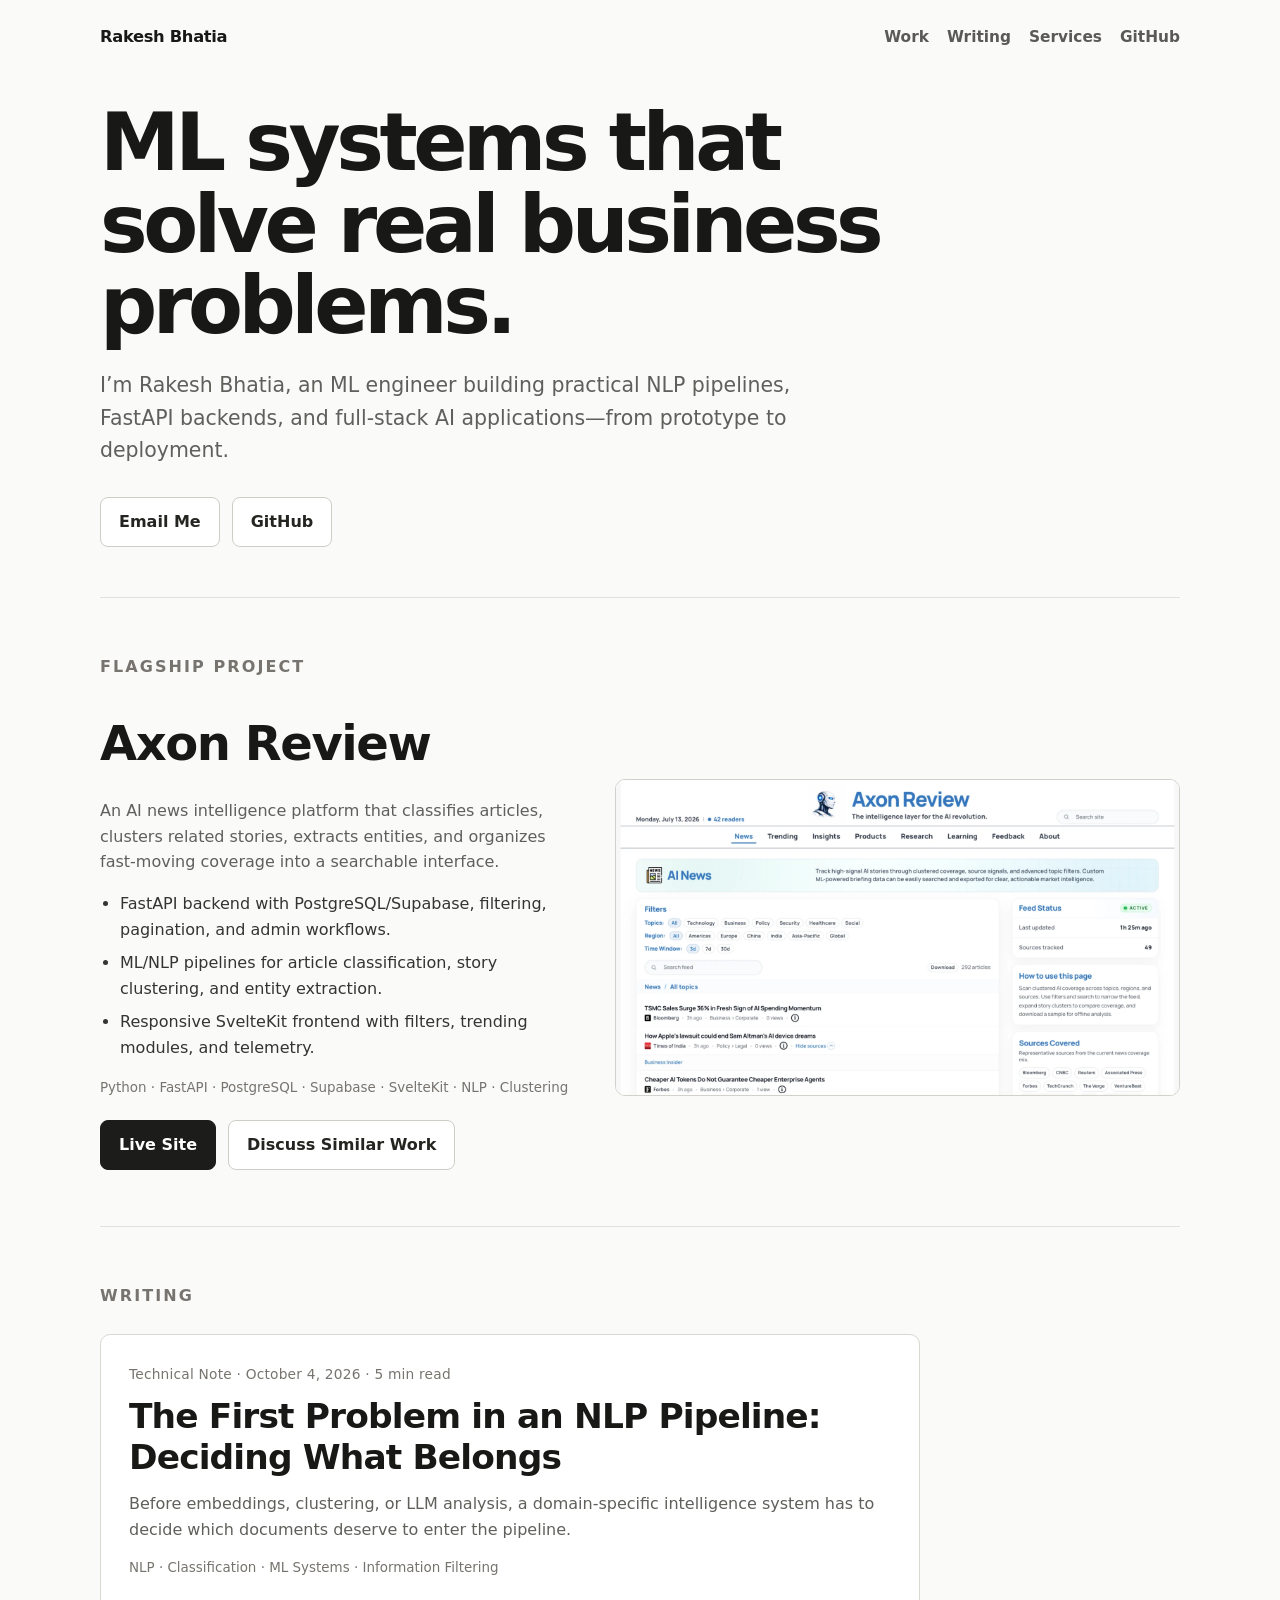
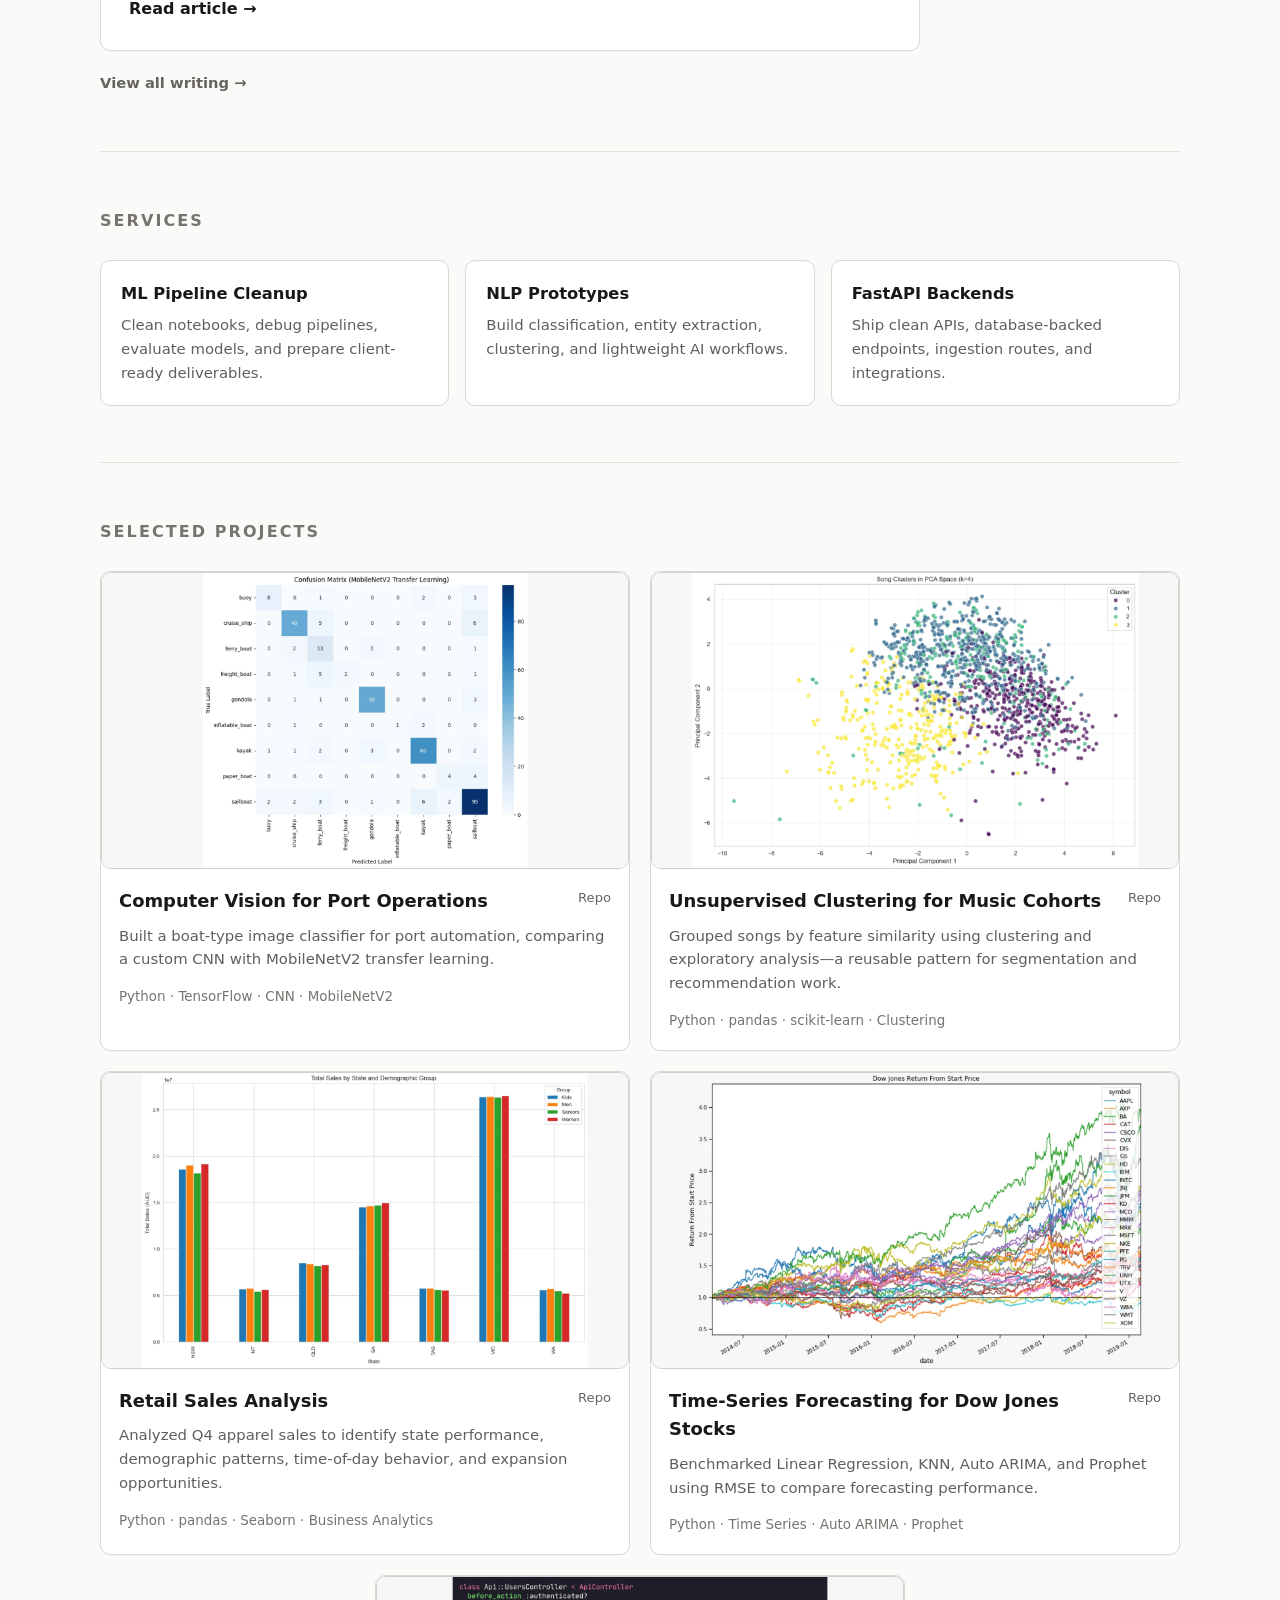
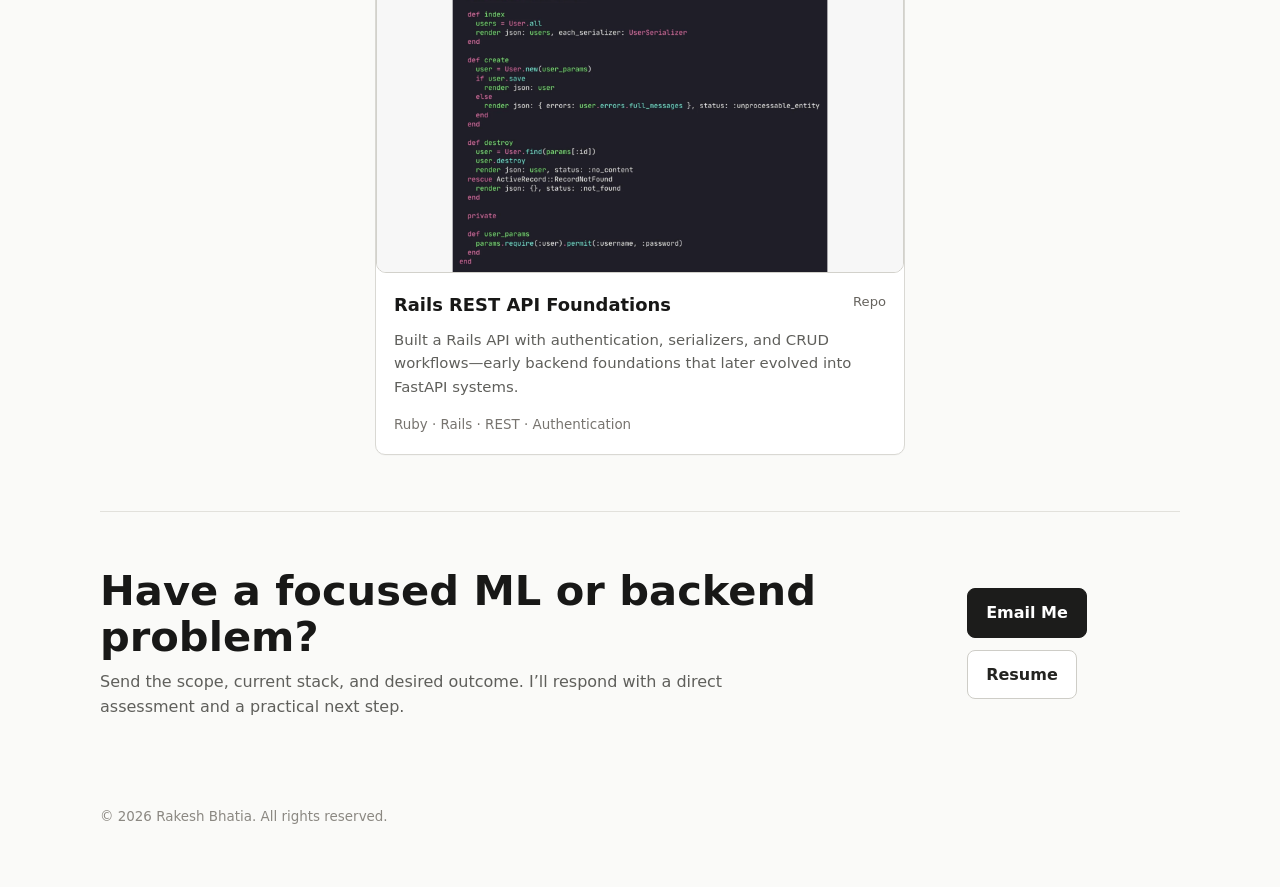
==== index.html @ 25cc37d8 "feat: add technical writing section and light editorial theme" ====
<!doctype html>
<html lang="en">
  <head>
    <meta charset="UTF-8" />
    <meta name="viewport" content="width=device-width, initial-scale=1" />

    <title>Rakesh Bhatia — ML Engineer</title>

    <meta
      name="description"
      content="ML engineer building practical NLP pipelines, FastAPI backends, and production AI applications."
    />
    <meta name="theme-color" content="#fafaf8" />

    <style>
      :root {
        --page-bg: #171717;
        --panel-bg: #222222;
        --panel-bg-hover: #262626;
        --primary-text: #f5f5f4;
        --secondary-text: #b8b8b3;
        --muted-text: #a8a29e;
        --faint-text: #8f8f89;
        --border: #3f3f46;
        --button-border: #44403c;
        --light-button: #e7e5e4;
        --light-button-text: #1c1917;
        --image-bg: #f5f5f4;
        --radius: 10px;
      }

      *,
      *::before,
      *::after {
        box-sizing: border-box;
      }

      html {
        scroll-behavior: smooth;
      }

      body {
        margin: 0;
        background: var(--page-bg);
        color: var(--primary-text);
        font-family:
          Inter,
          ui-sans-serif,
          system-ui,
          -apple-system,
          BlinkMacSystemFont,
          "Segoe UI",
          sans-serif;
        line-height: 1.6;
      }

      body.modal-open {
        overflow: hidden;
      }

      a {
        color: inherit;
      }

      img {
        max-width: 100%;
      }

      button,
      a {
        -webkit-tap-highlight-color: transparent;
      }

      .container {
        width: min(1080px, calc(100% - 40px));
        margin-inline: auto;
      }

      /* Primary navigation */
      .site-nav {
        display: flex;
        align-items: center;
        justify-content: space-between;
        gap: 24px;
        padding-top: 24px;
      }

      .site-nav-brand {
        color: var(--primary-text);
        font-size: 1.02rem;
        font-weight: 800;
        letter-spacing: -0.02em;
        text-decoration: none;
      }

      .site-nav-links {
        display: flex;
        flex-wrap: wrap;
        gap: 18px;
        align-items: center;
      }

      .site-nav-links a {
        color: var(--secondary-text);
        font-size: 0.96rem;
        font-weight: 650;
        text-decoration: none;
      }

      .site-nav a:hover {
        color: var(--primary-text);
      }

      .site-nav a:focus-visible {
        outline: 3px solid #d6d3d1;
        outline-offset: 3px;
        border-radius: 3px;
      }

      /* Hero */
      header {
        max-width: 900px;
        padding: 52px 0 50px;
      }

      h1 {
        margin: 0 0 22px;
        font-size: clamp(2.7rem, 7vw, 5rem);
        line-height: 1.02;
        letter-spacing: -0.055em;
      }

      .lead {
        max-width: 760px;
        margin: 0 0 30px;
        color: var(--secondary-text);
        font-size: clamp(1.08rem, 2vw, 1.28rem);
      }

      /* Shared controls */
      .actions {
        display: flex;
        flex-wrap: wrap;
        gap: 12px;
      }

      .button {
        display: inline-flex;
        align-items: center;
        justify-content: center;
        min-height: 44px;
        padding: 11px 18px;
        border: 1px solid var(--button-border);
        border-radius: 8px;
        background: #242424;
        color: var(--primary-text);
        font: inherit;
        font-weight: 700;
        text-decoration: none;
        cursor: pointer;
        transition:
          transform 150ms ease,
          background-color 150ms ease,
          border-color 150ms ease;
      }

      .button:hover {
        transform: translateY(-1px);
        background: #2b2b2b;
        border-color: #57534e;
      }

      .button.primary {
        border-color: var(--light-button);
        background: var(--light-button);
        color: var(--light-button-text);
      }

      .button.primary:hover {
        background: #f5f5f4;
        border-color: #f5f5f4;
      }

      .button:focus-visible,
      .image-button:focus-visible,
      .modal-close:focus-visible {
        outline: 3px solid #d6d3d1;
        outline-offset: 3px;
      }

      /* Sections */
      main section {
        padding: 56px 0;
        border-top: 1px solid #353535;
      }

      .section-title {
        margin: 0 0 26px;
        color: var(--muted-text);
        font-size: 1rem;
        letter-spacing: 0.13em;
        text-transform: uppercase;
      }

      /* Flagship */
      .featured {
        display: grid;
        grid-template-columns: minmax(0, 0.92fr) minmax(0, 1.08fr);
        gap: 34px;
        align-items: center;
      }

      .featured h2 {
        margin: 0 0 12px;
        font-size: clamp(2rem, 4vw, 3rem);
        letter-spacing: -0.03em;
      }

      .featured p,
      .project-card p,
      .service p,
      .contact p {
        color: var(--secondary-text);
      }

      .proofs {
        padding-left: 20px;
        color: #d6d3d1;
      }

      .proofs li + li {
        margin-top: 8px;
      }

      .stack {
        margin-top: 14px;
        color: var(--muted-text);
        font-size: 0.84rem;
      }

      .featured-actions {
        margin-top: 22px;
      }

      /* Clickable images */
      .image-button {
        display: block;
        width: 100%;
        padding: 0;
        border: 0;
        border-radius: var(--radius);
        background: transparent;
        cursor: zoom-in;
      }

      .image-frame {
        position: relative;
        display: block;
        overflow: hidden;
        border: 1px solid var(--button-border);
        border-radius: var(--radius);
        background: var(--image-bg);
      }

      .image-frame::after {
        position: absolute;
        right: 12px;
        bottom: 12px;
        padding: 6px 9px;
        border: 1px solid rgba(255, 255, 255, 0.24);
        border-radius: 6px;
        background: rgba(23, 23, 23, 0.78);
        color: #fafaf9;
        font-size: 0.72rem;
        font-weight: 700;
        content: "Expand";
        opacity: 0;
        transform: translateY(3px);
        transition:
          opacity 150ms ease,
          transform 150ms ease;
        pointer-events: none;
      }

      .image-button:hover .image-frame::after,
      .image-button:focus-visible .image-frame::after {
        opacity: 1;
        transform: translateY(0);
      }

      .featured-visual .image-frame {
        aspect-ratio: 16 / 9;
      }

      .shot {
        display: block;
        width: 100%;
        height: 100%;
        object-fit: cover;
        object-position: top center;
        background: #ffffff;
        transition: transform 180ms ease;
      }

      .image-button:hover .shot,
      .image-button:focus-visible .shot {
        transform: scale(1.012);
      }

      /* Writing */
      .writing-feature {
        max-width: 820px;
        padding: 28px;
        border: 1px solid var(--border);
        border-radius: var(--radius);
        background: var(--panel-bg);
      }

      .writing-meta {
        margin-bottom: 11px;
        color: #bcb8b4;
        font-size: 0.86rem;
        letter-spacing: 0.015em;
      }

      .writing-feature h2 {
        margin: 0;
        font-size: clamp(1.55rem, 3vw, 2.15rem);
        line-height: 1.18;
        letter-spacing: -0.025em;
      }

      .writing-feature h2 a {
        text-decoration: none;
      }

      .writing-feature h2 a:hover {
        text-decoration: underline;
        text-decoration-thickness: 1px;
        text-underline-offset: 5px;
      }

      .writing-feature p {
        max-width: 760px;
        margin: 14px 0 0;
        color: var(--secondary-text);
      }

      .writing-link,
      .writing-index-link {
        display: inline-block;
        margin-top: 18px;
        color: var(--primary-text);
        font-weight: 750;
        text-decoration: none;
      }

      .writing-link:hover,
      .writing-index-link:hover {
        text-decoration: underline;
        text-underline-offset: 4px;
      }

      .writing-index-link {
        margin-top: 20px;
        color: var(--secondary-text);
        font-size: 0.92rem;
      }

      /* Services */
      .services {
        display: grid;
        grid-template-columns: repeat(3, minmax(0, 1fr));
        gap: 16px;
      }

      .service {
        padding: 20px;
        border: 1px solid var(--border);
        border-radius: var(--radius);
        background: var(--panel-bg);
      }

      .service h3 {
        margin: 0 0 7px;
        font-size: 1.02rem;
      }

      .service p {
        margin: 0;
        font-size: 0.93rem;
      }

      /* Project grid */
      .projects {
        display: grid;
        grid-template-columns: repeat(2, minmax(0, 1fr));
        gap: 20px;
      }

      .project-card {
        overflow: hidden;
        border: 1px solid var(--border);
        border-radius: var(--radius);
        background: var(--panel-bg);
      }

      .projects > .project-card:last-child:nth-child(odd) {
        grid-column: 1 / -1;
        width: calc(50% - 10px);
        justify-self: center;
      }

      .project-card .image-button {
        display: block;
      }

      .project-card .image-frame {
        aspect-ratio: 16 / 9;
        border: 1px solid var(--button-border);
        border-radius: var(--radius);
        background: #202020;
      }

      .project-card img {
        display: block;
        width: 100%;
        height: 100%;
        object-fit: cover;
        object-position: center;
        background: #202020;
        transition: transform 180ms ease;
      }

      .project-copy {
        padding: 18px;
      }

      .project-heading {
        display: flex;
        align-items: flex-start;
        justify-content: space-between;
        gap: 16px;
      }

      .project-heading h3 {
        margin: 0;
        font-size: 1.12rem;
      }

      .project-heading a {
        flex: 0 0 auto;
        color: var(--secondary-text);
        font-size: 0.82rem;
        text-decoration: none;
      }

      .project-heading a:hover {
        color: var(--primary-text);
        text-decoration: underline;
        text-underline-offset: 3px;
      }

      .project-card p {
        margin: 9px 0 0;
        font-size: 0.93rem;
      }

      /* Contact */
      .contact {
        display: flex;
        align-items: center;
        justify-content: space-between;
        gap: 30px;
      }

      .contact h2 {
        margin: 0 0 8px;
        font-size: clamp(1.7rem, 4vw, 2.6rem);
        line-height: 1.12;
      }

      .contact p {
        max-width: 650px;
        margin: 0;
      }

      /* Footer */
      footer {
        padding: 30px 0 60px;
        color: var(--faint-text);
        font-size: 0.84rem;
      }

      /* Image lightbox */
      .image-modal {
        position: fixed;
        inset: 0;
        display: none;
        place-items: center;
        width: 100vw;
        max-width: none;
        height: 100vh;
        max-height: none;
        margin: 0;
        padding: 32px;
        border: 0;
        background: transparent;
        color: var(--primary-text);
        overflow: hidden;
      }

      .image-modal[open] {
        display: grid;
      }

      .image-modal::backdrop {
        background: rgba(0, 0, 0, 0.9);
        backdrop-filter: blur(5px);
      }

      .modal-shell {
        position: relative;
        display: grid;
        place-items: center;
        width: min(92vw, 1400px);
        max-width: 100%;
        max-height: calc(100vh - 64px);
      }

      .modal-image {
        display: block;
        width: auto;
        max-width: 100%;
        height: auto;
        max-height: calc(100vh - 125px);
        border: 1px solid #57534e;
        border-radius: 10px;
        background: #ffffff;
        object-fit: contain;
        box-shadow: 0 24px 80px rgba(0, 0, 0, 0.55);
      }

      .modal-caption {
        max-width: min(88vw, 900px);
        margin: 12px 50px 0;
        color: #d6d3d1;
        text-align: center;
        font-size: 0.9rem;
      }

      .modal-close {
        position: absolute;
        top: 10px;
        right: 10px;
        z-index: 2;
        display: grid;
        place-items: center;
        width: 42px;
        height: 42px;
        border: 1px solid #57534e;
        border-radius: 999px;
        background: rgba(36, 36, 36, 0.94);
        color: #ffffff;
        font: inherit;
        font-size: 1.45rem;
        line-height: 1;
        cursor: pointer;
      }

      .modal-close:hover {
        background: #333333;
      }

      @media (max-width: 980px) {
        .featured {
          grid-template-columns: 1fr;
        }

        .featured-visual {
          max-width: 820px;
        }
      }

      @media (max-width: 780px) {
        .site-nav {
          align-items: flex-start;
          flex-direction: column;
          gap: 12px;
        }

        .site-nav-links {
          gap: 14px;
        }

        .services,
        .projects {
          grid-template-columns: 1fr;
        }

        .projects > .project-card:last-child:nth-child(odd) {
          grid-column: auto;
          width: 100%;
        }

        .contact {
          display: block;
        }

        .contact .actions {
          margin-top: 22px;
        }

        header {
          padding-top: 64px;
        }

        .image-modal {
          padding: 18px;
        }

        .modal-shell {
          width: 100%;
          max-height: calc(100vh - 36px);
        }

        .modal-image {
          max-height: calc(100vh - 96px);
        }

        .modal-close {
          top: 8px;
          right: 8px;
        }
      }

      @media (prefers-reduced-motion: reduce) {
        html {
          scroll-behavior: auto;
        }

        *,
        *::before,
        *::after {
          scroll-behavior: auto !important;
          transition: none !important;
        }
      }
      /* LIGHT EDITORIAL THEME START */
      :root {
        --page-bg: #fafaf8;
        --panel-bg: #ffffff;
        --panel-bg-hover: #f4f4f1;
        --primary-text: #181817;
        --secondary-text: #5f5f5b;
        --muted-text: #77746f;
        --faint-text: #8b8882;
        --border: #d9d8d3;
        --button-border: #cecdc7;
        --light-button: #1c1c1b;
        --light-button-text: #ffffff;
        --image-bg: #ffffff;
      }

      body {
        background: var(--page-bg);
        color: var(--primary-text);
      }

      .site-nav-links a {
        color: #5b5955;
      }

      .site-nav a:hover {
        color: #111110;
      }

      .button {
        border-color: var(--button-border);
        background: #ffffff;
        color: #242421;
      }

      .button:hover {
        background: #f1f1ee;
        border-color: #aaa8a1;
      }

      .button.primary {
        border-color: #1c1c1b;
        background: #1c1c1b;
        color: #ffffff;
      }

      .button.primary:hover {
        border-color: #000000;
        background: #000000;
      }

      .button:focus-visible,
      .image-button:focus-visible,
      .modal-close:focus-visible,
      .site-nav a:focus-visible {
        outline-color: #52514d;
      }

      main section {
        border-top-color: #e2e1dc;
      }

      .section-title {
        color: #77746f;
      }

      .featured p,
      .project-card p,
      .service p,
      .contact p {
        color: #5f5f5b;
      }

      .proofs {
        color: #343431;
      }

      .stack {
        color: #77746f;
      }

      .writing-feature,
      .service,
      .project-card {
        border-color: #d9d8d3;
        background: #ffffff;
        box-shadow: 0 1px 0 rgba(24, 24, 23, 0.02);
      }

      .writing-meta {
        color: #77746f;
      }

      .writing-feature p {
        color: #5f5f5b;
      }

      .writing-index-link {
        color: #67645f;
      }

      .image-frame,
      .project-card .image-frame {
        border-color: #d2d1cb;
        background: #ffffff;
      }

      .project-card img,
      .shot {
        background: #ffffff;
      }

      .project-heading a {
        color: #66635e;
      }

      .project-heading a:hover {
        color: #181817;
      }

      footer {
        color: #8b8882;
      }
      /* LIGHT EDITORIAL THEME END */
    </style>
  </head>

  <body>
    <div class="container">
      <nav class="site-nav" aria-label="Primary">
        <a class="site-nav-brand" href="/">Rakesh Bhatia</a>

        <div class="site-nav-links">
          <a href="#featured">Work</a>
          <a href="#writing">Writing</a>
          <a href="#services">Services</a>
          <a
            href="https://github.com/rakeshbhatia"
            target="_blank"
            rel="noopener noreferrer"
          >
            GitHub
          </a>
        </div>
      </nav>

      <header>
        <h1>ML systems that solve real business problems.</h1>

        <p class="lead">
          I’m Rakesh Bhatia, an ML engineer building practical NLP pipelines,
          FastAPI backends, and full-stack AI applications—from prototype to
          deployment.
        </p>

        <div class="actions">
          <a
            class="button"
            href="mailto:rakeshbhatia22@proton.me?subject=ML%20or%20Backend%20Project"
          >
            Email Me
          </a>

          <a
            class="button"
            href="https://github.com/rakeshbhatia"
            target="_blank"
            rel="noopener noreferrer"
          >
            GitHub
          </a>
        </div>
      </header>

      <main>
        <section id="featured">
          <h2 class="section-title">Flagship Project</h2>

          <article class="featured">
            <div>
              <h2>Axon Review</h2>

              <p>
                An AI news intelligence platform that classifies articles,
                clusters related stories, extracts entities, and organizes
                fast-moving coverage into a searchable interface.
              </p>

              <ul class="proofs">
                <li>
                  FastAPI backend with PostgreSQL/Supabase, filtering,
                  pagination, and admin workflows.
                </li>
                <li>
                  ML/NLP pipelines for article classification, story
                  clustering, and entity extraction.
                </li>
                <li>
                  Responsive SvelteKit frontend with filters, trending modules,
                  and telemetry.
                </li>
              </ul>

              <div class="stack">
                Python · FastAPI · PostgreSQL · Supabase · SvelteKit · NLP ·
                Clustering
              </div>

              <div class="actions featured-actions">
                <a
                  class="button primary"
                  href="https://axonreview.com"
                  target="_blank"
                  rel="noopener noreferrer"
                >
                  Live Site
                </a>

                <a
                  class="button"
                  href="mailto:axonreview@protonmail.com?subject=Project%20Similar%20to%20Axon%20Review"
                >
                  Discuss Similar Work
                </a>
              </div>
            </div>

            <div class="featured-visual">
              <button
                class="image-button"
                type="button"
                data-full-image="assets/axon-review-dashboard.webp"
                data-caption="Axon Review — deployed AI news intelligence platform"
                aria-label="Open a larger view of the Axon Review screenshot"
              >
                <span class="image-frame">
                  <img
                    class="shot"
                    src="assets/axon-review-dashboard.webp"
                    alt="Axon Review AI news intelligence dashboard"
                    width="1600"
                    height="900"
                    decoding="async"
                  />
                </span>
              </button>
            </div>
          </article>
        </section>

        <section id="writing">
          <h2 class="section-title">Writing</h2>

          <article class="writing-feature">
            <div class="writing-meta">
              Technical Note · October 4, 2026 · 5 min read
            </div>

            <h2>
              <a href="writing/deciding-what-belongs/">
                The First Problem in an NLP Pipeline: Deciding What Belongs
              </a>
            </h2>

            <p>
              Before embeddings, clustering, or LLM analysis, a
              domain-specific intelligence system has to decide which documents
              deserve to enter the pipeline.
            </p>

            <div class="stack">
              NLP · Classification · ML Systems · Information Filtering
            </div>

            <a class="writing-link" href="writing/deciding-what-belongs/">
              Read article →
            </a>
          </article>

          <a class="writing-index-link" href="writing/">
            View all writing →
          </a>
        </section>

        <section id="services">
          <h2 class="section-title">Services</h2>

          <div class="services">
            <article class="service">
              <h3>ML Pipeline Cleanup</h3>
              <p>
                Clean notebooks, debug pipelines, evaluate models, and prepare
                client-ready deliverables.
              </p>
            </article>

            <article class="service">
              <h3>NLP Prototypes</h3>
              <p>
                Build classification, entity extraction, clustering, and
                lightweight AI workflows.
              </p>
            </article>

            <article class="service">
              <h3>FastAPI Backends</h3>
              <p>
                Ship clean APIs, database-backed endpoints, ingestion routes,
                and integrations.
              </p>
            </article>
          </div>
        </section>

        <section>
          <h2 class="section-title">Selected Projects</h2>

          <div class="projects">
            <article class="project-card">
              <button
                class="image-button"
                type="button"
                data-full-image="assets/port-operations-confusion-matrix.webp"
                data-caption="MobileNetV2 confusion matrix for multiclass boat classification"
                aria-label="Open a larger view of the port operations confusion matrix"
              >
                <span class="image-frame">
                  <img
                    src="assets/port-operations-confusion-matrix.webp"
                    alt="MobileNetV2 confusion matrix for boat classification"
                    width="1600"
                    height="900"
                    loading="lazy"
                    decoding="async"
                  />
                </span>
              </button>

              <div class="project-copy">
                <div class="project-heading">
                  <h3>Computer Vision for Port Operations</h3>

                  <a
                    href="https://github.com/rakeshbhatia/automating-port-operations"
                    target="_blank"
                    rel="noopener noreferrer"
                  >
                    Repo
                  </a>
                </div>

                <p>
                  Built a boat-type image classifier for port automation,
                  comparing a custom CNN with MobileNetV2 transfer learning.
                </p>

                <div class="stack">
                  Python · TensorFlow · CNN · MobileNetV2
                </div>
              </div>
            </article>

            <article class="project-card">
              <button
                class="image-button"
                type="button"
                data-full-image="assets/song-cohorts-clusters.webp"
                data-caption="PCA visualization of song cohorts generated through unsupervised clustering"
                aria-label="Open a larger view of the song clustering visualization"
              >
                <span class="image-frame">
                  <img
                    src="assets/song-cohorts-clusters.webp"
                    alt="PCA visualization of clustered song cohorts"
                    width="1600"
                    height="900"
                    loading="lazy"
                    decoding="async"
                  />
                </span>
              </button>

              <div class="project-copy">
                <div class="project-heading">
                  <h3>Unsupervised Clustering for Music Cohorts</h3>

                  <a
                    href="https://github.com/rakeshbhatia/creating-cohorts-of-songs"
                    target="_blank"
                    rel="noopener noreferrer"
                  >
                    Repo
                  </a>
                </div>

                <p>
                  Grouped songs by feature similarity using clustering and
                  exploratory analysis—a reusable pattern for segmentation and
                  recommendation work.
                </p>

                <div class="stack">
                  Python · pandas · scikit-learn · Clustering
                </div>
              </div>
            </article>

            <article class="project-card">
              <button
                class="image-button"
                type="button"
                data-full-image="assets/retail-sales-by-state-demographic.webp"
                data-caption="Retail sales totals by Australian state and demographic group"
                aria-label="Open a larger view of the retail sales analysis chart"
              >
                <span class="image-frame">
                  <img
                    src="assets/retail-sales-by-state-demographic.webp"
                    alt="Retail sales by state and demographic group"
                    width="1600"
                    height="900"
                    loading="lazy"
                    decoding="async"
                  />
                </span>
              </button>

              <div class="project-copy">
                <div class="project-heading">
                  <h3>Retail Sales Analysis</h3>

                  <a
                    href="https://github.com/rakeshbhatia/pgp-aiml-sales-analysis"
                    target="_blank"
                    rel="noopener noreferrer"
                  >
                    Repo
                  </a>
                </div>

                <p>
                  Analyzed Q4 apparel sales to identify state performance,
                  demographic patterns, time-of-day behavior, and expansion
                  opportunities.
                </p>

                <div class="stack">
                  Python · pandas · Seaborn · Business Analytics
                </div>
              </div>
            </article>

            <article class="project-card">
              <button
                class="image-button"
                type="button"
                data-full-image="assets/dow-jones-relative-returns.webp"
                data-caption="Relative returns of Dow Jones stocks normalized to their starting prices"
                aria-label="Open a larger view of the Dow Jones relative returns chart"
              >
                <span class="image-frame">
                  <img
                    src="assets/dow-jones-relative-returns.webp"
                    alt="Dow Jones stock returns normalized to their starting prices"
                    width="1600"
                    height="900"
                    loading="lazy"
                    decoding="async"
                  />
                </span>
              </button>

              <div class="project-copy">
                <div class="project-heading">
                  <h3>Time-Series Forecasting for Dow Jones Stocks</h3>

                  <a
                    href="https://github.com/rakeshbhatia/thinkful"
                    target="_blank"
                    rel="noopener noreferrer"
                  >
                    Repo
                  </a>
                </div>

                <p>
                  Benchmarked Linear Regression, KNN, Auto ARIMA, and Prophet
                  using RMSE to compare forecasting performance.
                </p>

                <div class="stack">
                  Python · Time Series · Auto ARIMA · Prophet
                </div>
              </div>
            </article>

            <article class="project-card">
              <button
                class="image-button"
                type="button"
                data-full-image="assets/rails-users-controller.webp"
                data-caption="Ruby on Rails authentication and session-management controller"
                aria-label="Open a larger view of the Rails authentication code"
              >
                <span class="image-frame">
                  <img
                    src="assets/rails-users-controller.webp"
                    alt="Ruby on Rails authentication controller code"
                    width="1600"
                    height="900"
                    loading="lazy"
                    decoding="async"
                  />
                </span>
              </button>

              <div class="project-copy">
                <div class="project-heading">
                  <h3>Rails REST API Foundations</h3>

                  <a
                    href="https://github.com/rakeshbhatia/open-todo-api"
                    target="_blank"
                    rel="noopener noreferrer"
                  >
                    Repo
                  </a>
                </div>

                <p>
                  Built a Rails API with authentication, serializers, and CRUD
                  workflows—early backend foundations that later evolved into
                  FastAPI systems.
                </p>

                <div class="stack">
                  Ruby · Rails · REST · Authentication
                </div>
              </div>
            </article>
          </div>
        </section>

        <section id="contact">
          <div class="contact">
            <div>
              <h2>Have a focused ML or backend problem?</h2>

              <p>
                Send the scope, current stack, and desired outcome. I’ll respond
                with a direct assessment and a practical next step.
              </p>
            </div>

            <div class="actions">
              <a
                class="button primary"
                href="mailto:rakeshbhatia22@proton.me"
              >
                Email Me
              </a>

              <a
                class="button"
                href="assets/rakesh-bhatia-resume.pdf"
                target="_blank"
                rel="noopener noreferrer"
              >
                Resume
              </a>
            </div>
          </div>
        </section>
      </main>

      <footer>© 2026 Rakesh Bhatia. All rights reserved.</footer>
    </div>

    <dialog class="image-modal" id="image-modal" aria-label="Expanded project image">
      <div class="modal-shell">
        <button
          class="modal-close"
          id="modal-close"
          type="button"
          aria-label="Close expanded image"
        >
          ×
        </button>

        <img class="modal-image" id="modal-image" src="" alt="" />

        <p class="modal-caption" id="modal-caption"></p>
      </div>
    </dialog>

    <script>
      const modal = document.getElementById("image-modal");
      const modalImage = document.getElementById("modal-image");
      const modalCaption = document.getElementById("modal-caption");
      const closeButton = document.getElementById("modal-close");
      const imageButtons = document.querySelectorAll(".image-button");

      let lastTrigger = null;

      function openImageModal(button) {
        const thumbnail = button.querySelector("img");
        const fullImage = button.dataset.fullImage || thumbnail.src;
        const caption = button.dataset.caption || thumbnail.alt;

        lastTrigger = button;
        modalImage.src = fullImage;
        modalImage.alt = thumbnail.alt;
        modalCaption.textContent = caption;

        modal.showModal();
        document.body.classList.add("modal-open");
        closeButton.focus();
      }

      function closeImageModal() {
        modal.close();
        document.body.classList.remove("modal-open");
        modalImage.src = "";

        if (lastTrigger) {
          lastTrigger.focus();
        }
      }

      imageButtons.forEach((button) => {
        button.addEventListener("click", () => openImageModal(button));
      });

      closeButton.addEventListener("click", closeImageModal);

      modal.addEventListener("click", (event) => {
        if (event.target === modal) {
          closeImageModal();
        }
      });

      modal.addEventListener("cancel", (event) => {
        event.preventDefault();
        closeImageModal();
      });
    </script>
  </body>
</html>
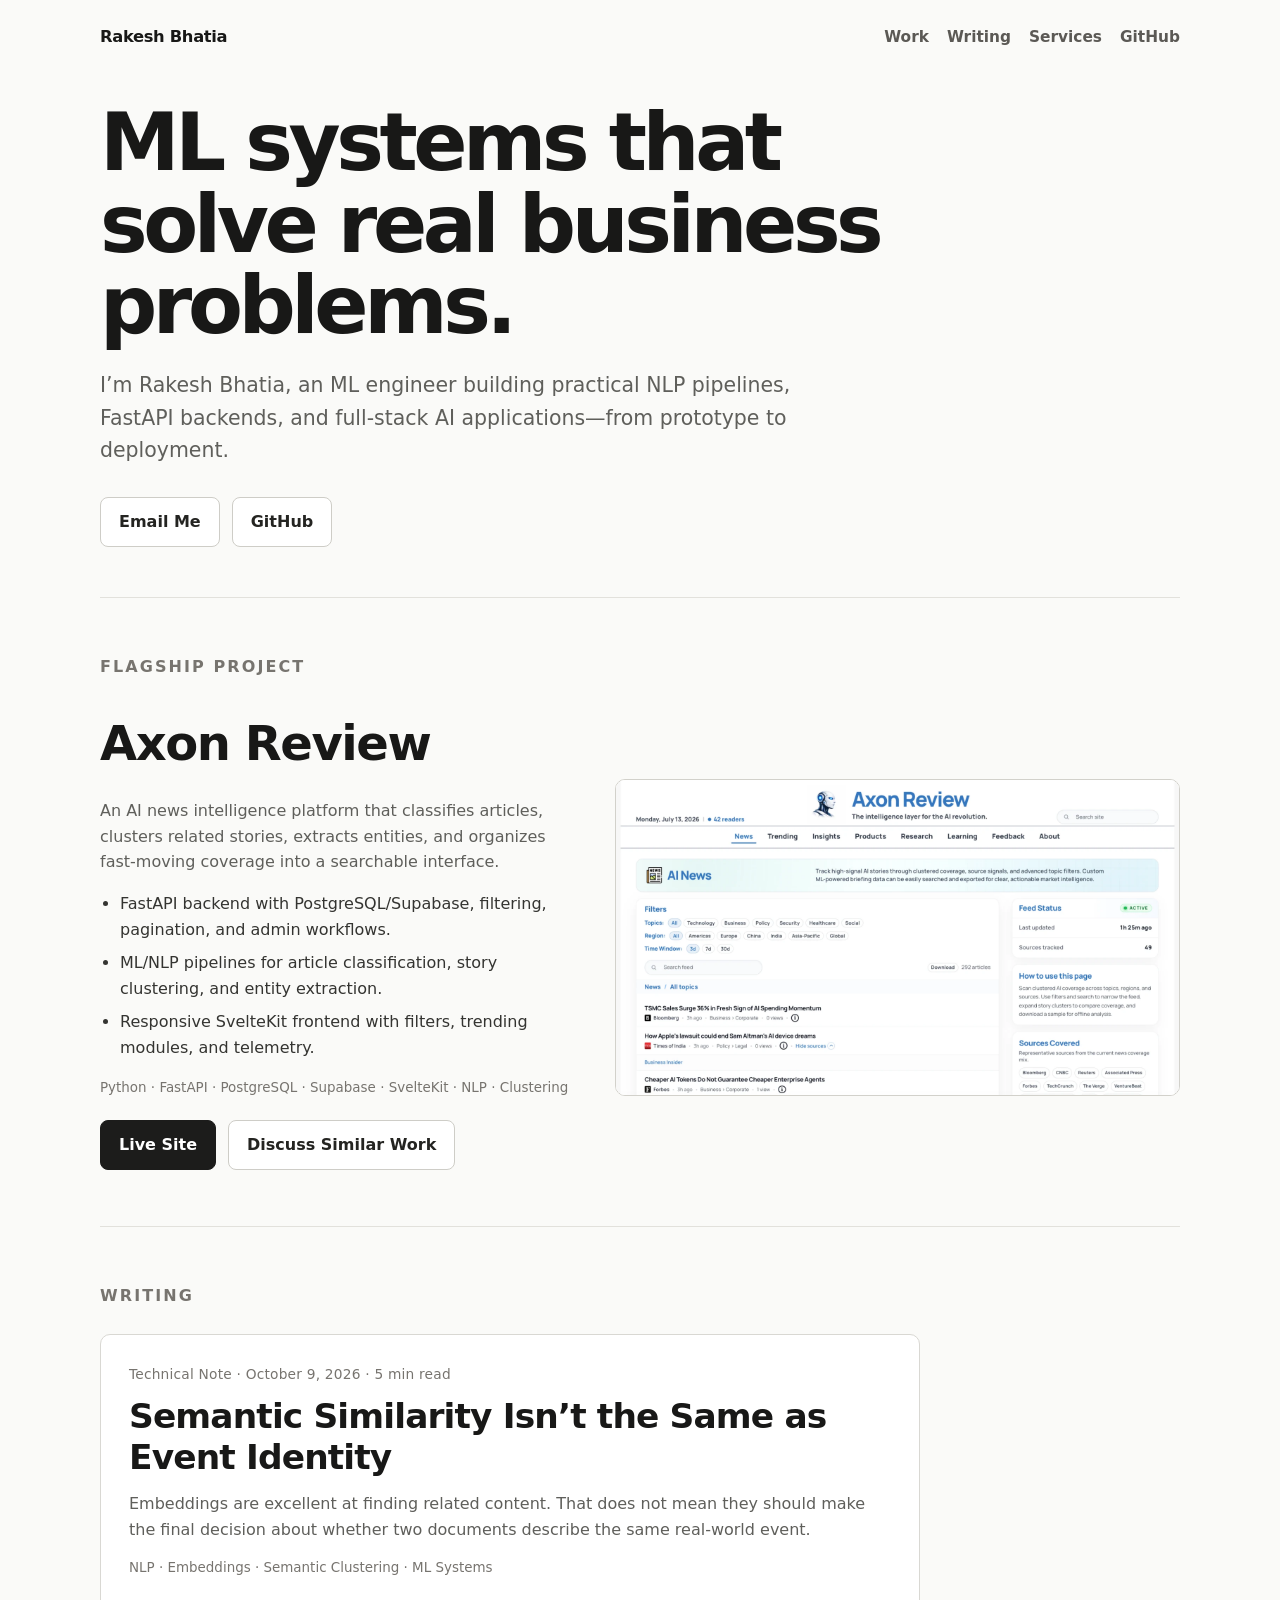
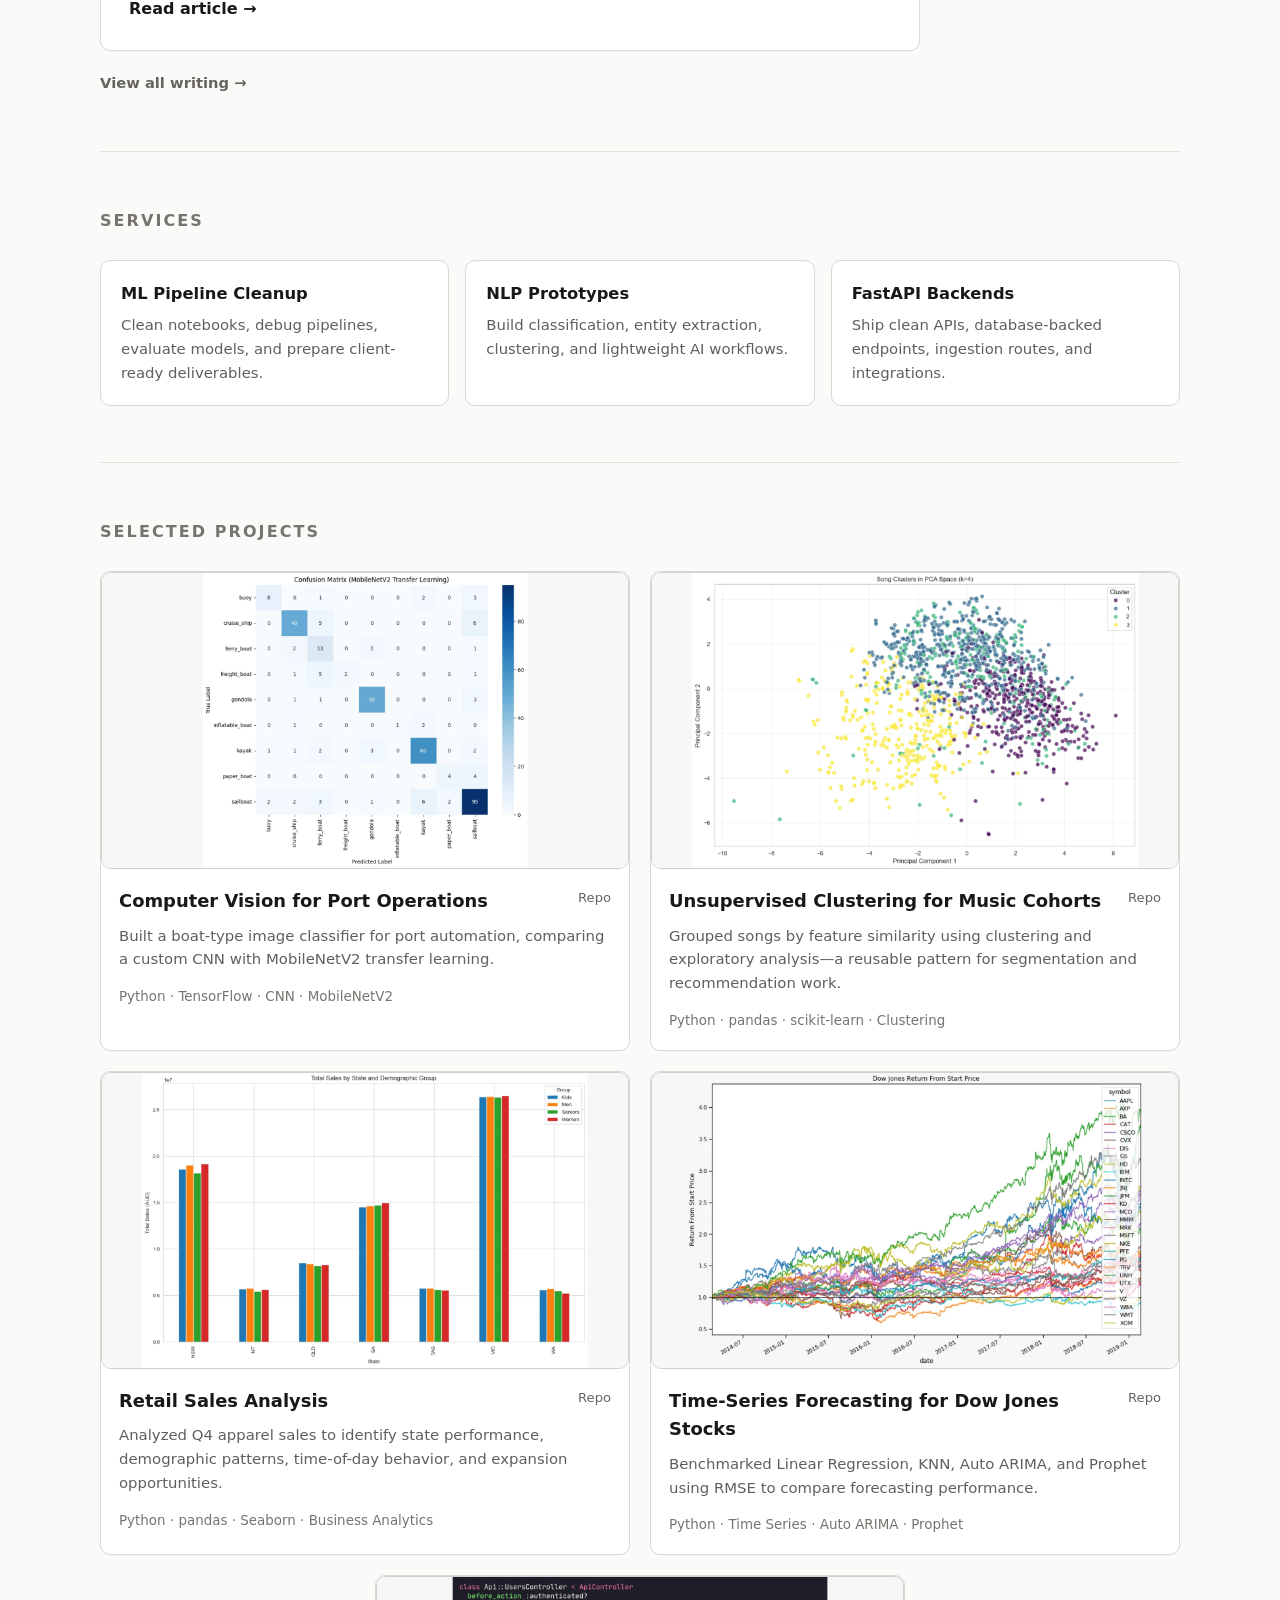
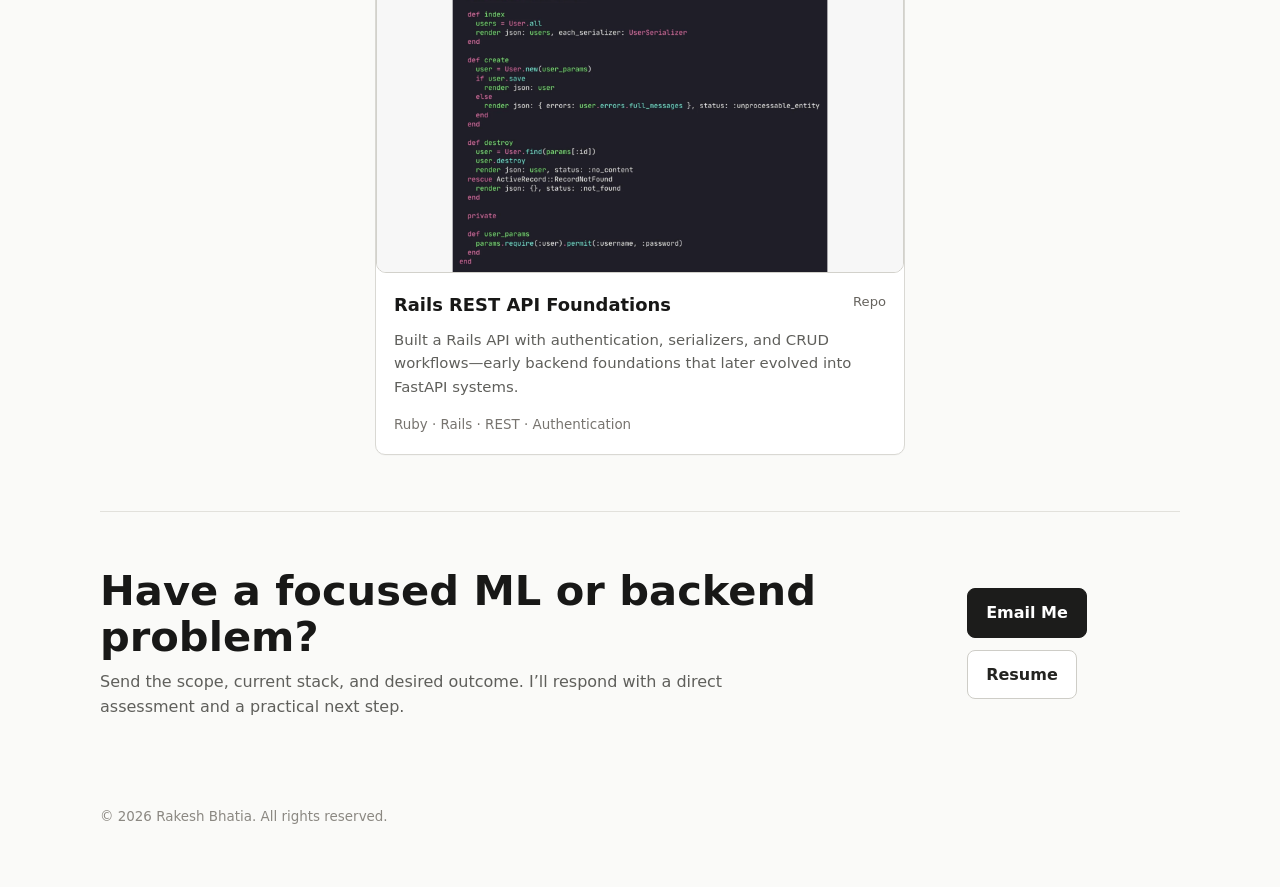
==== commit 7f8acf5a: "feat: publish semantic similarity article" ====
--- a/index.html
+++ b/index.html
@@ -901,26 +901,29 @@
 
           <article class="writing-feature">
             <div class="writing-meta">
-              Technical Note · October 4, 2026 · 5 min read
+              Technical Note · October 9, 2026 · 5 min read
             </div>
 
             <h2>
-              <a href="writing/deciding-what-belongs/">
-                The First Problem in an NLP Pipeline: Deciding What Belongs
+              <a href="writing/semantic-similarity-event-identity/">
+                Semantic Similarity Isn’t the Same as Event Identity
               </a>
             </h2>
 
             <p>
-              Before embeddings, clustering, or LLM analysis, a
-              domain-specific intelligence system has to decide which documents
-              deserve to enter the pipeline.
+              Embeddings are excellent at finding related content. That does
+              not mean they should make the final decision about whether two
+              documents describe the same real-world event.
             </p>
 
             <div class="stack">
-              NLP · Classification · ML Systems · Information Filtering
+              NLP · Embeddings · Semantic Clustering · ML Systems
             </div>
 
-            <a class="writing-link" href="writing/deciding-what-belongs/">
+            <a
+              class="writing-link"
+              href="writing/semantic-similarity-event-identity/"
+            >
               Read article →
             </a>
           </article>
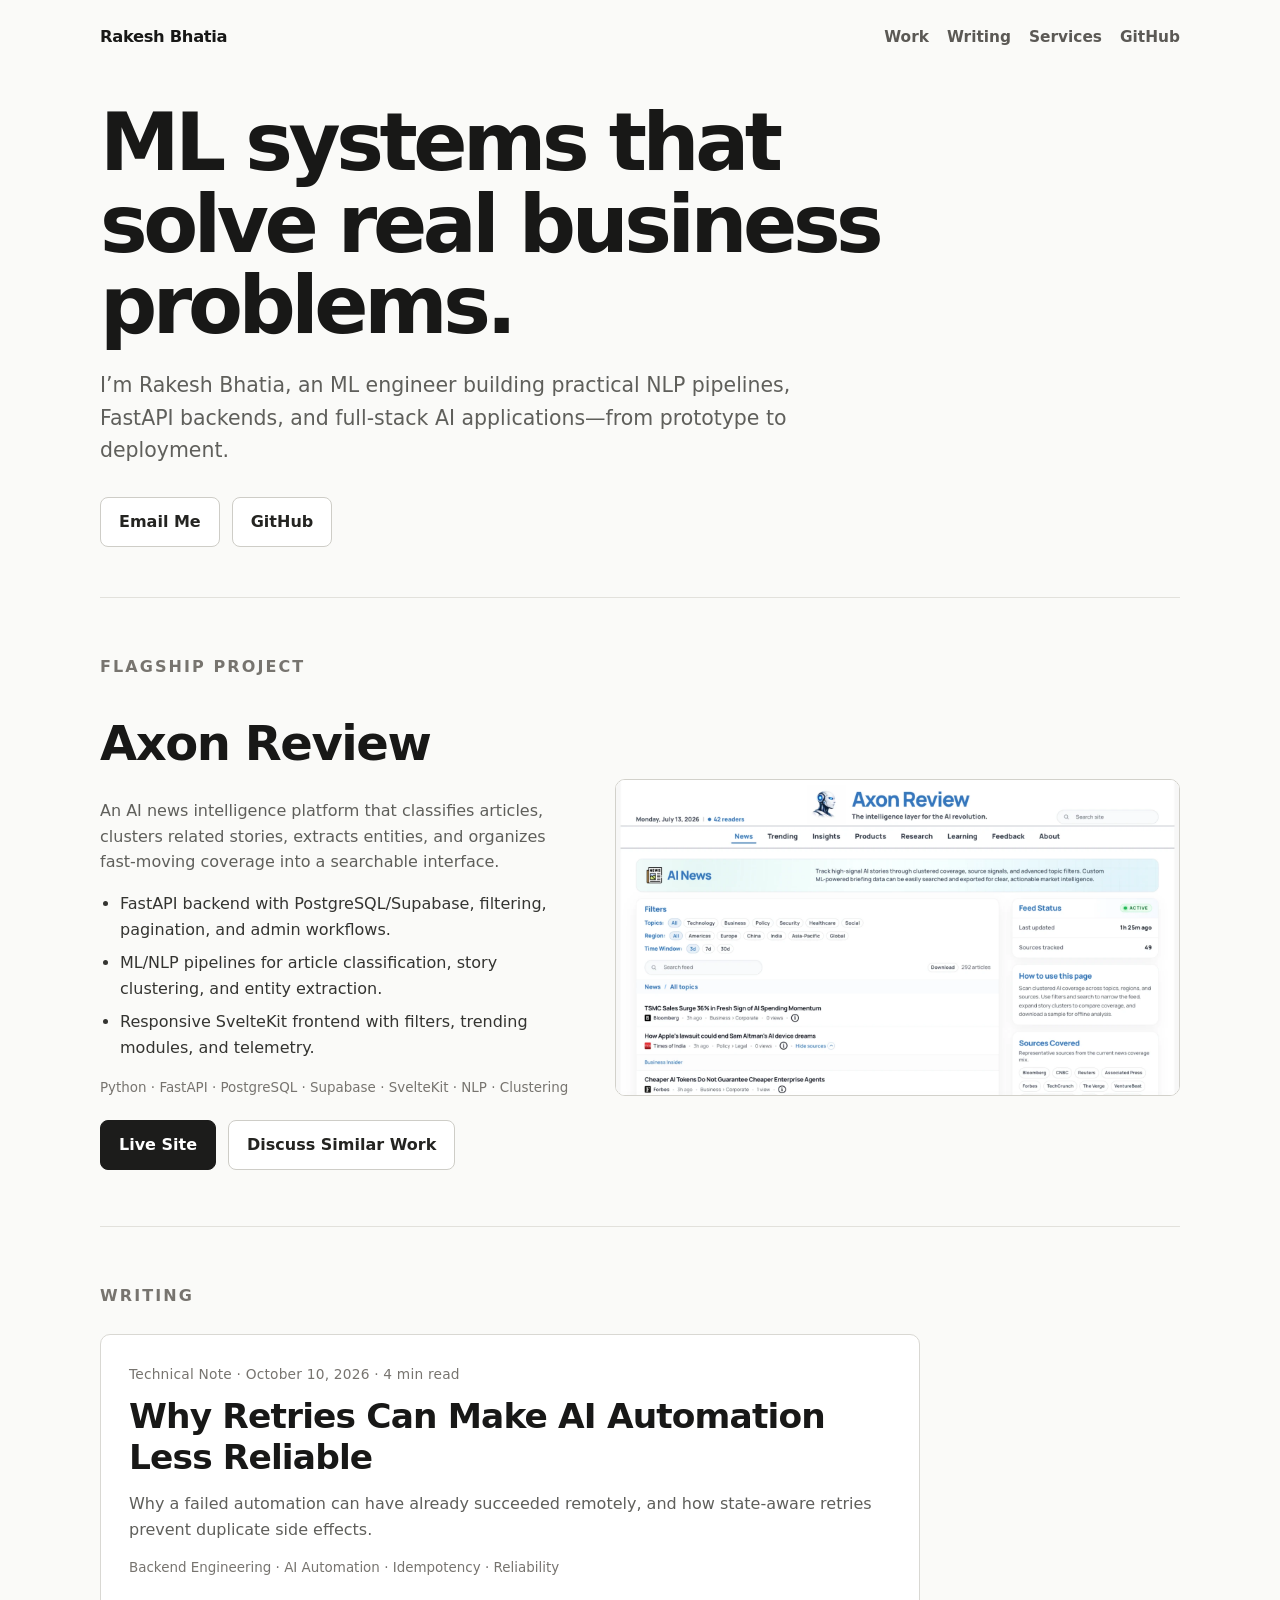
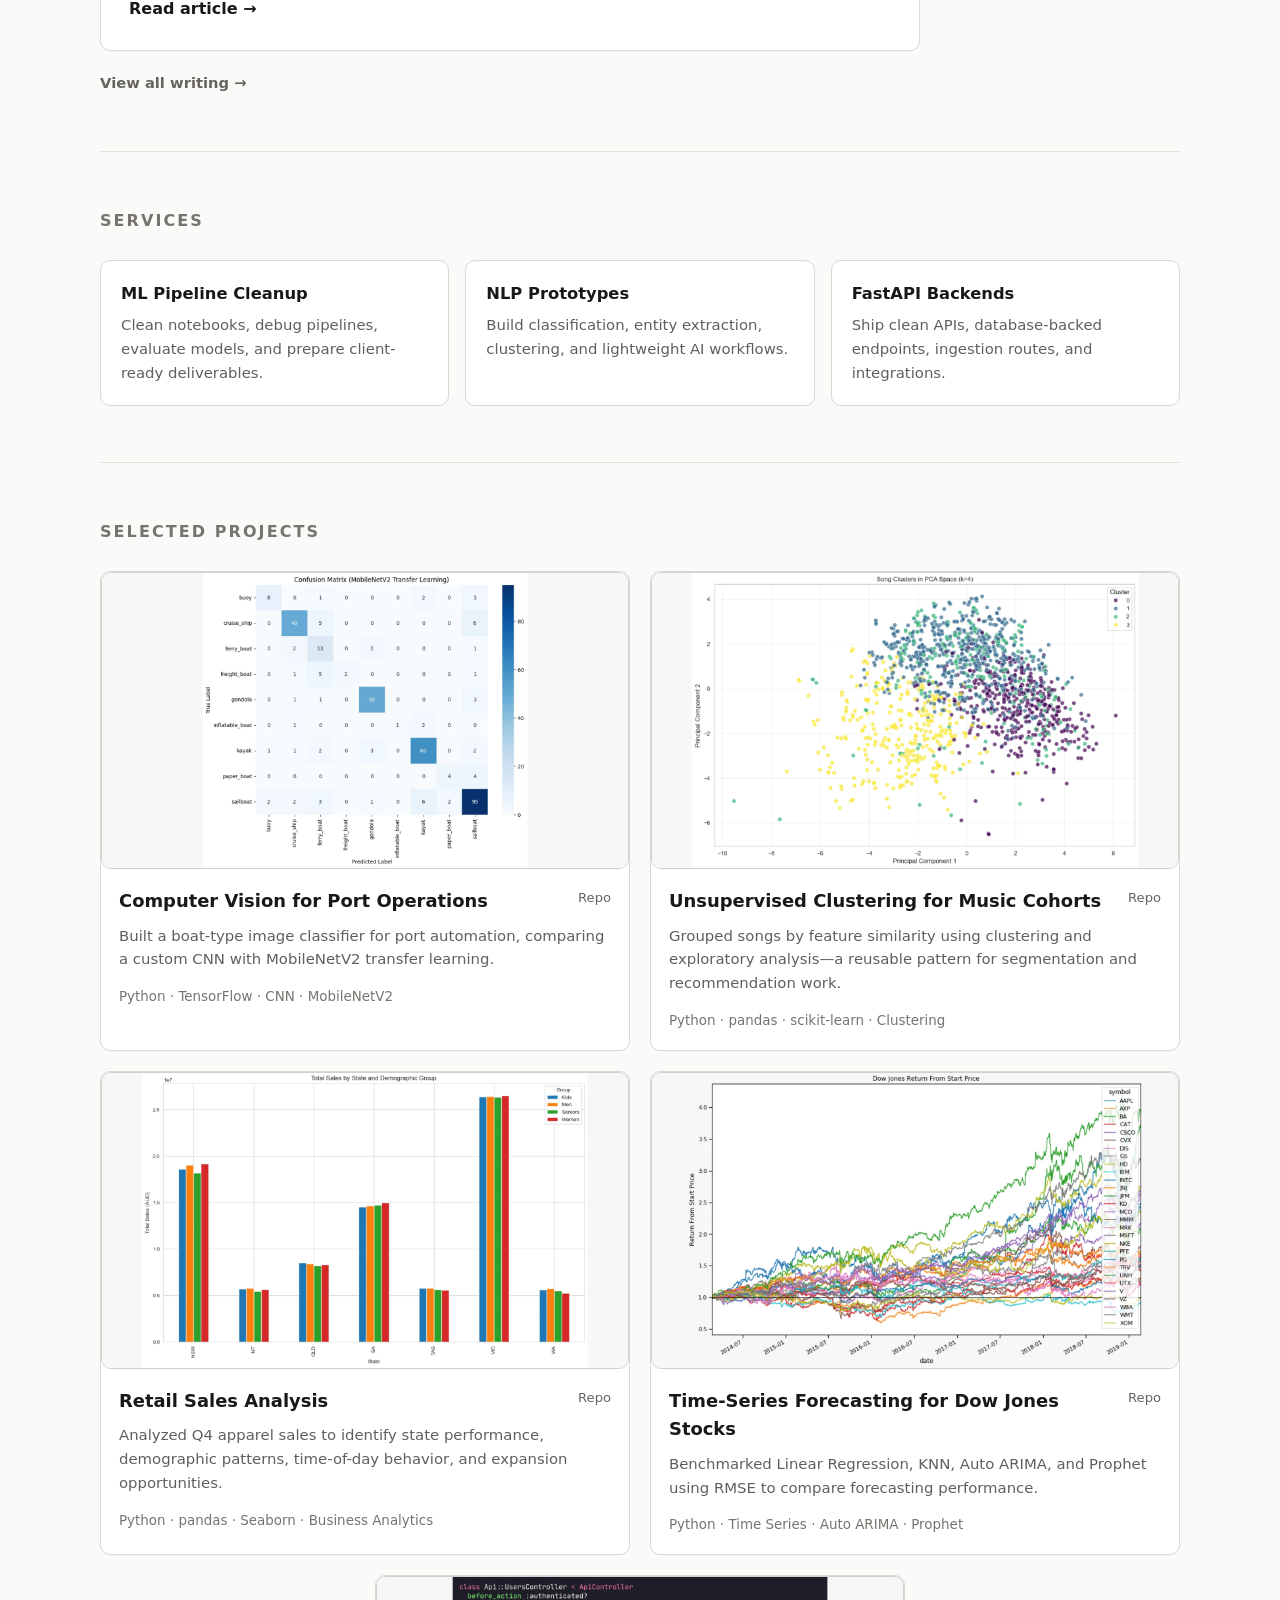
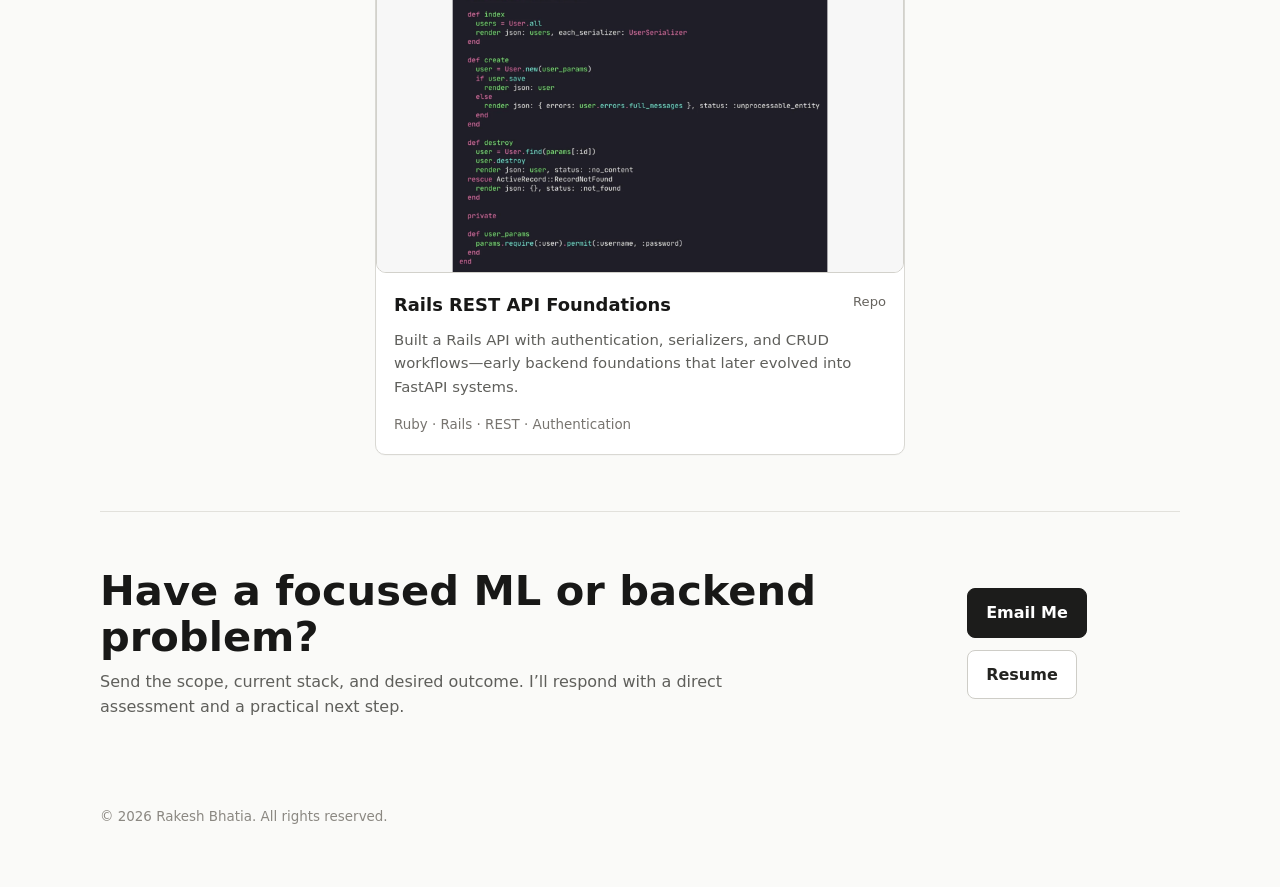
==== commit d49e7302: "feat: publish automation reliability article and social previews" ====
--- a/index.html
+++ b/index.html
@@ -901,28 +901,27 @@
 
           <article class="writing-feature">
             <div class="writing-meta">
-              Technical Note · October 9, 2026 · 5 min read
+              Technical Note · October 10, 2026 · 4 min read
             </div>
 
             <h2>
-              <a href="writing/semantic-similarity-event-identity/">
-                Semantic Similarity Isn’t the Same as Event Identity
+              <a href="writing/why-retries-can-make-ai-automation-less-reliable/">
+                Why Retries Can Make AI Automation Less Reliable
               </a>
             </h2>
 
             <p>
-              Embeddings are excellent at finding related content. That does
-              not mean they should make the final decision about whether two
-              documents describe the same real-world event.
+              Why a failed automation can have already succeeded remotely,
+              and how state-aware retries prevent duplicate side effects.
             </p>
 
             <div class="stack">
-              NLP · Embeddings · Semantic Clustering · ML Systems
+              Backend Engineering · AI Automation · Idempotency · Reliability
             </div>
 
             <a
               class="writing-link"
-              href="writing/semantic-similarity-event-identity/"
+              href="writing/why-retries-can-make-ai-automation-less-reliable/"
             >
               Read article →
             </a>
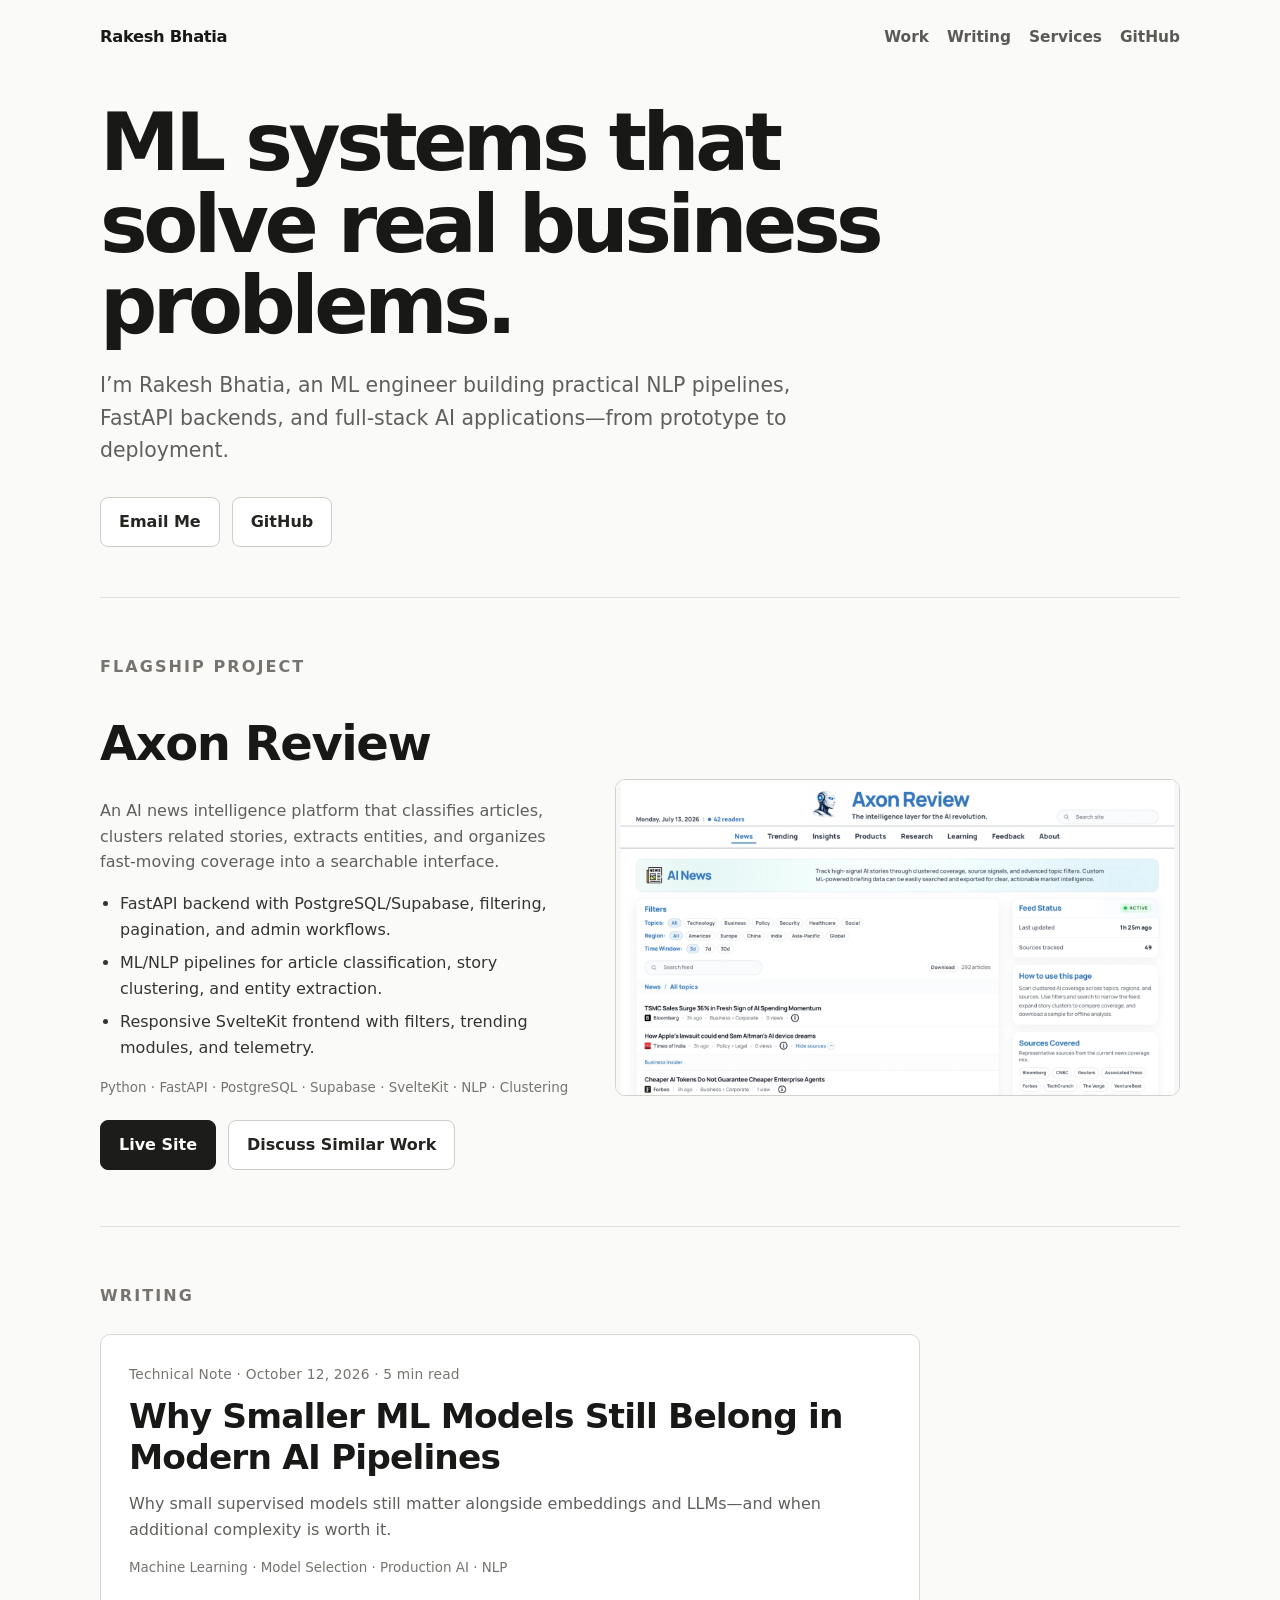
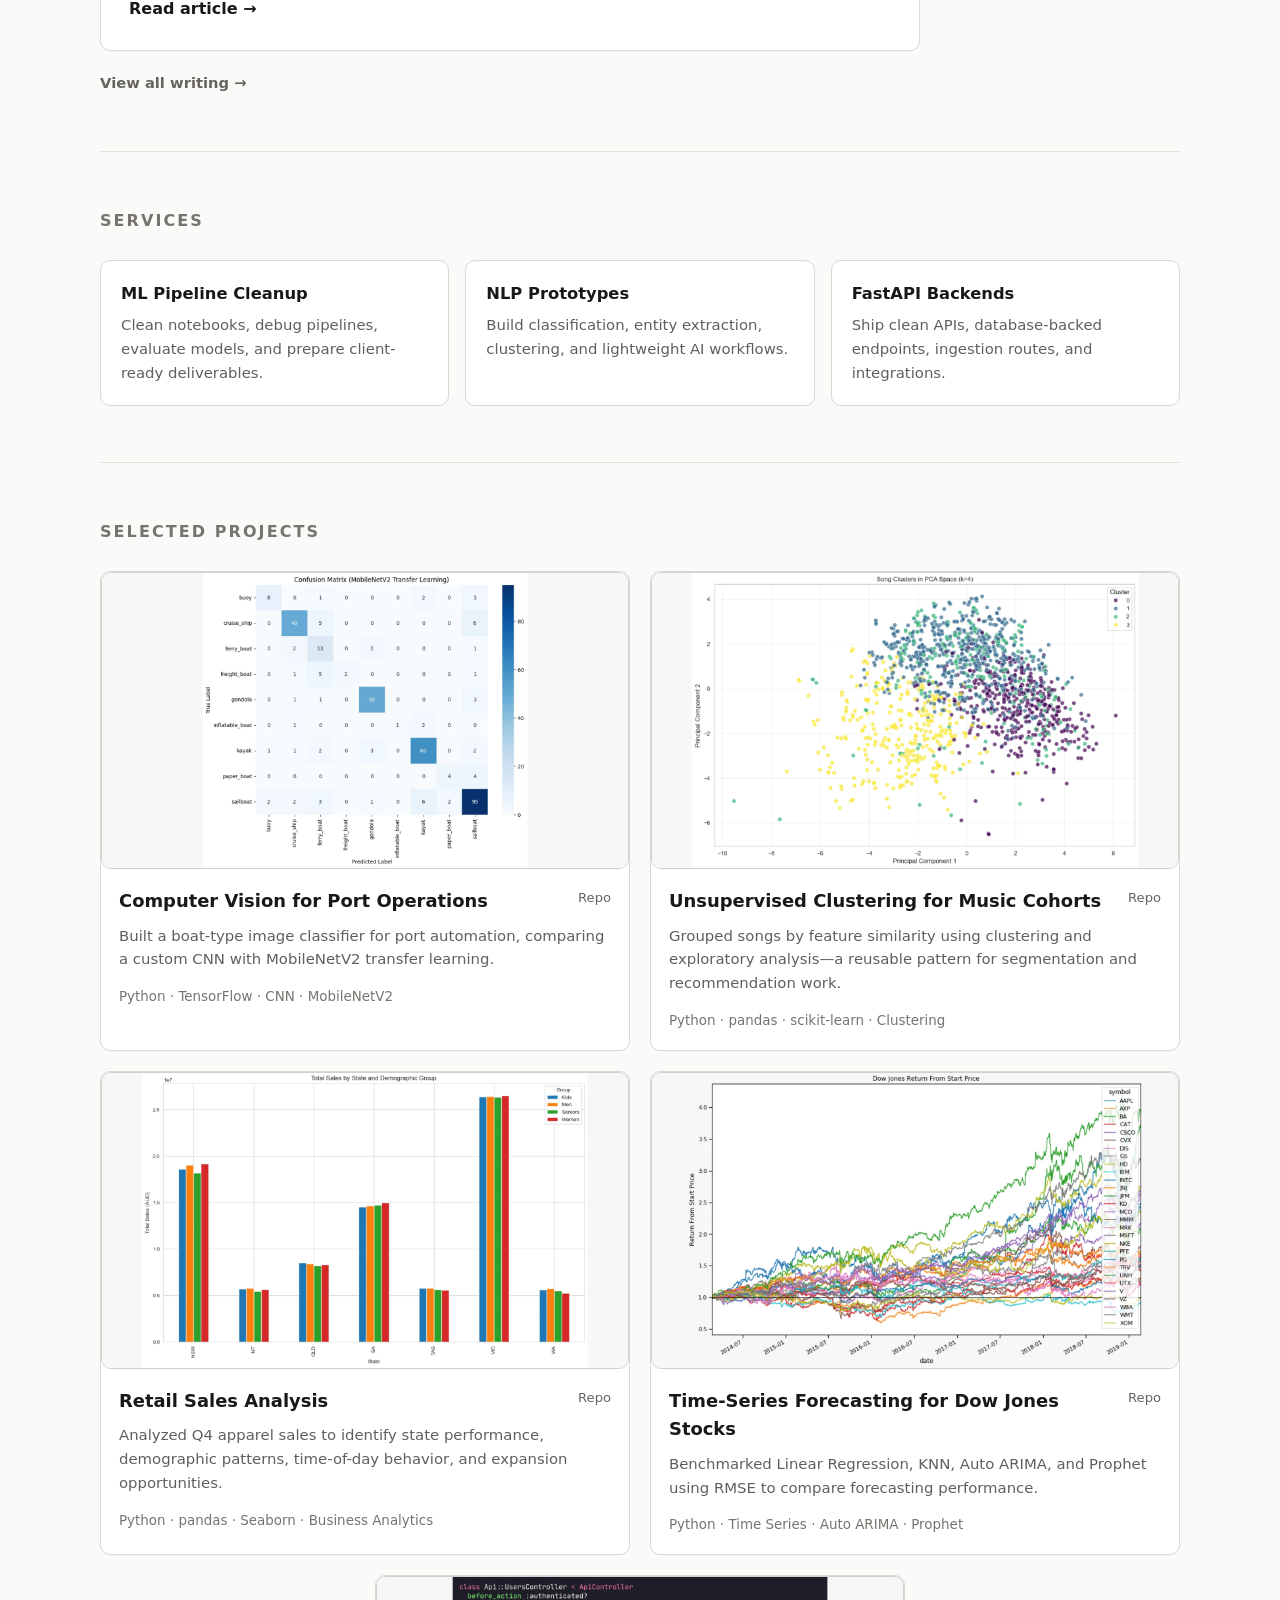
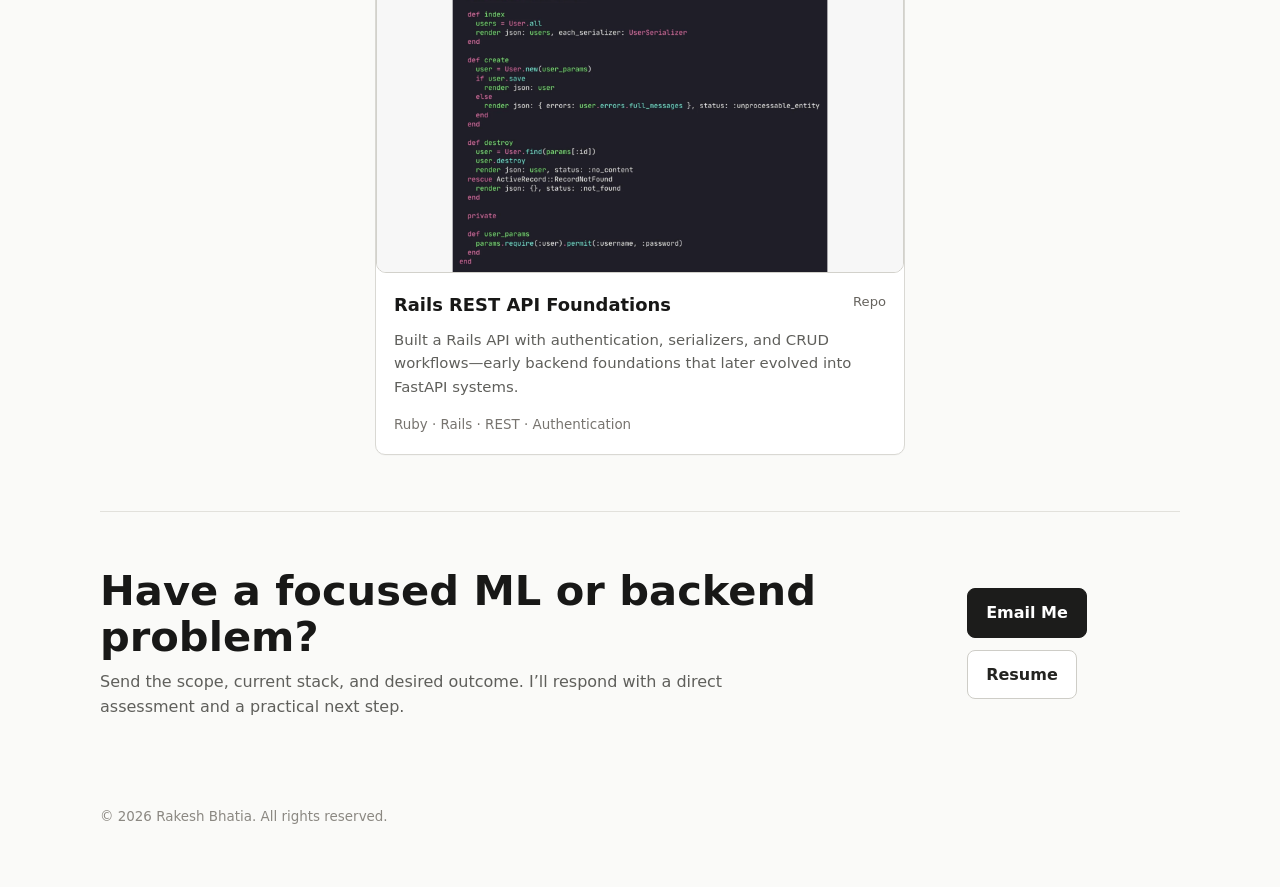
==== commit 117832e7: "feat: publish article on smaller ML models" ====
--- a/index.html
+++ b/index.html
@@ -901,28 +901,25 @@
 
           <article class="writing-feature">
             <div class="writing-meta">
-              Technical Note · October 10, 2026 · 4 min read
+              Technical Note · October 12, 2026 · 5 min read
             </div>
 
             <h2>
-              <a href="writing/why-retries-can-make-ai-automation-less-reliable/">
-                Why Retries Can Make AI Automation Less Reliable
+              <a href="writing/why-smaller-ml-models-still-belong/">
+                Why Smaller ML Models Still Belong in Modern AI Pipelines
               </a>
             </h2>
 
             <p>
-              Why a failed automation can have already succeeded remotely,
-              and how state-aware retries prevent duplicate side effects.
+              Why small supervised models still matter alongside embeddings
+              and LLMs—and when additional complexity is worth it.
             </p>
 
             <div class="stack">
-              Backend Engineering · AI Automation · Idempotency · Reliability
+              Machine Learning · Model Selection · Production AI · NLP
             </div>
 
-            <a
-              class="writing-link"
-              href="writing/why-retries-can-make-ai-automation-less-reliable/"
-            >
+            <a class="writing-link" href="writing/why-smaller-ml-models-still-belong/">
               Read article →
             </a>
           </article>
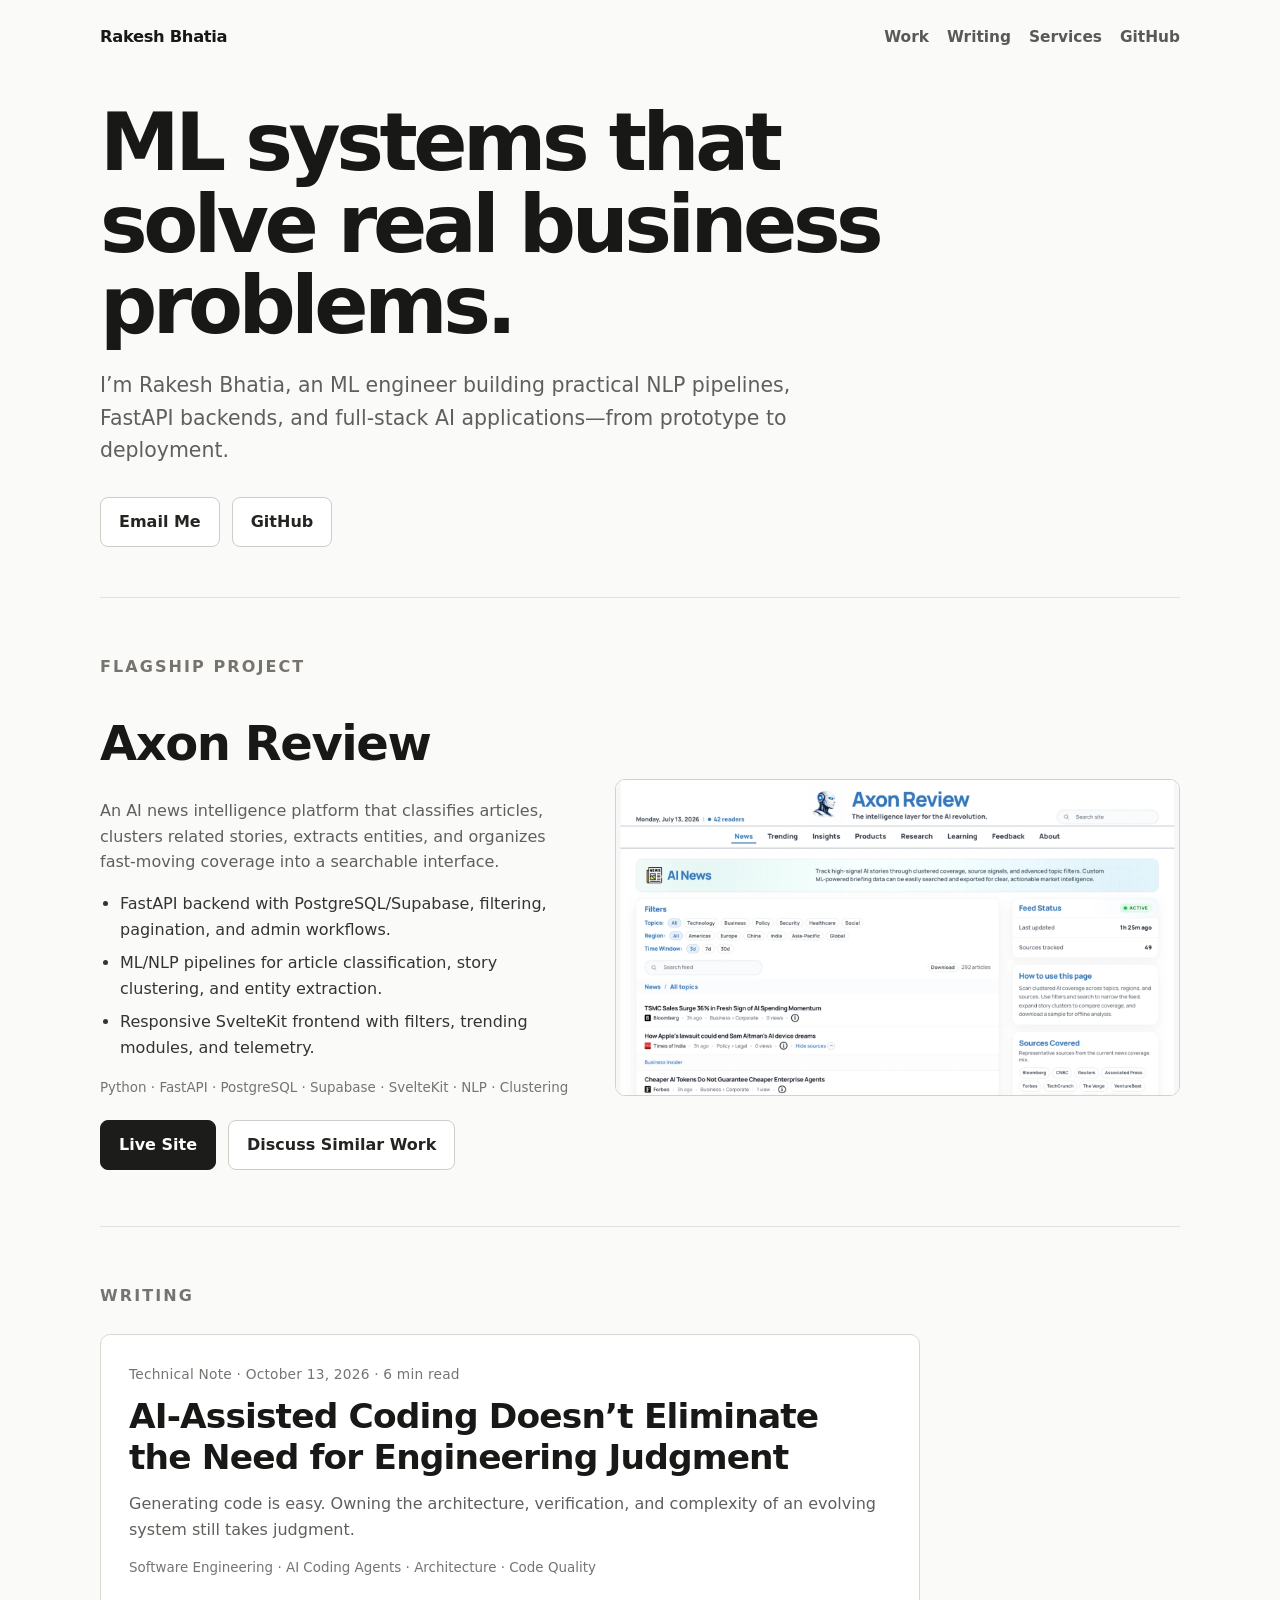
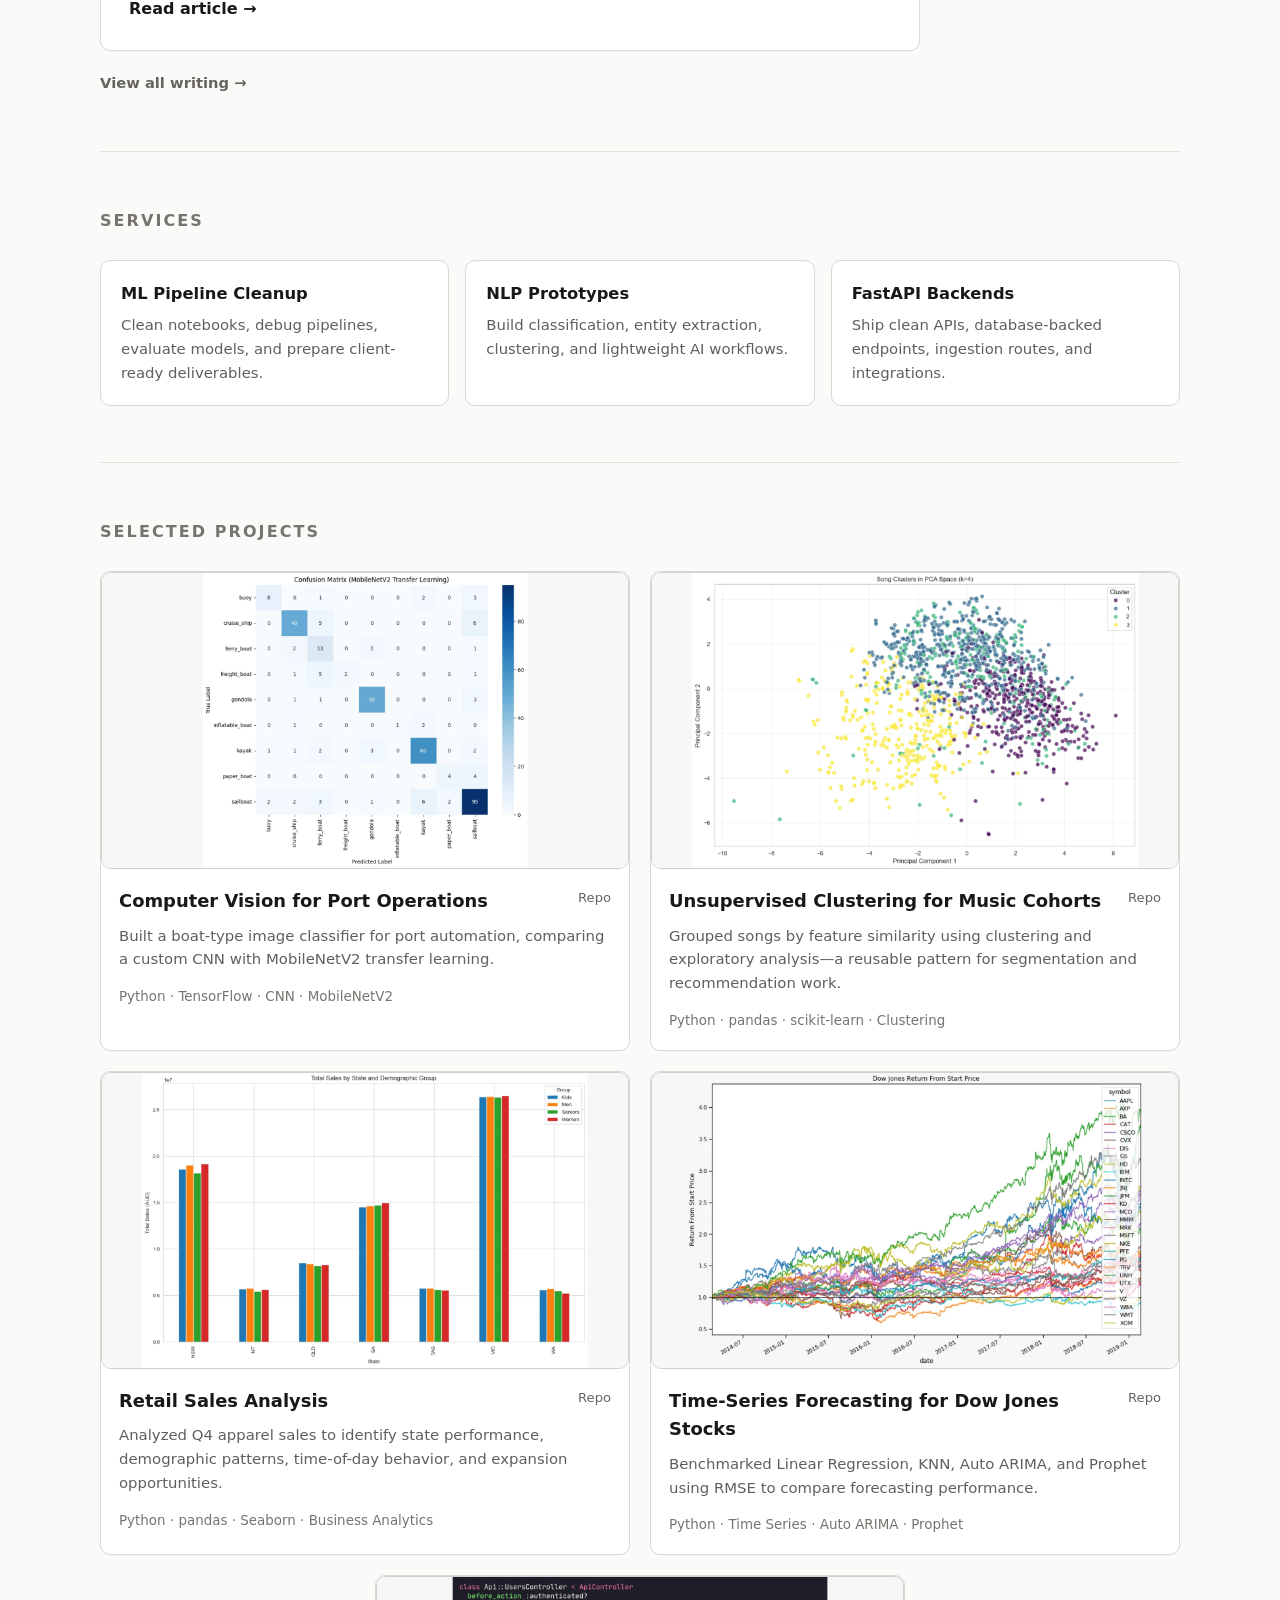
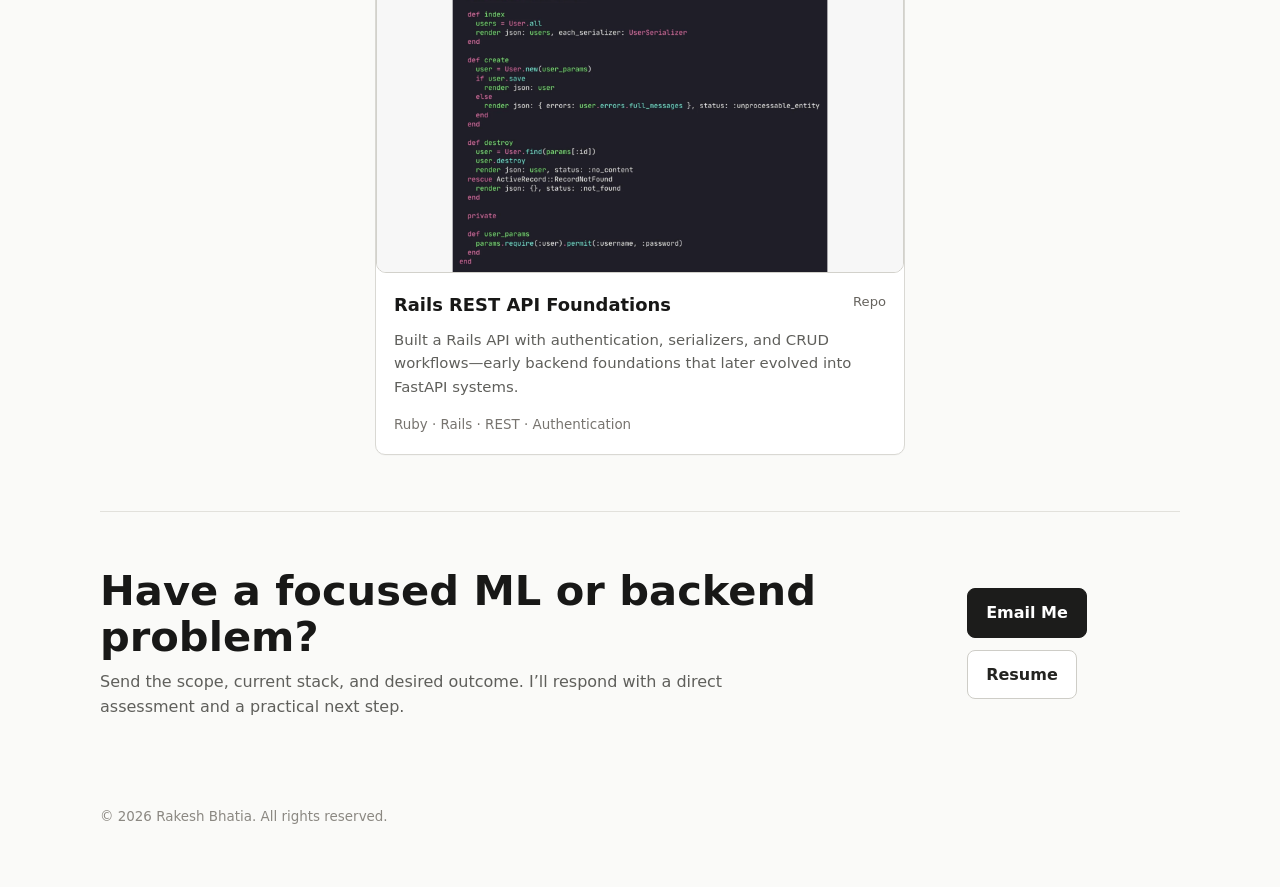
==== commit ee2d00ac: "feat: publish AI-assisted engineering judgment article" ====
--- a/index.html
+++ b/index.html
@@ -901,25 +901,25 @@
 
           <article class="writing-feature">
             <div class="writing-meta">
-              Technical Note · October 12, 2026 · 5 min read
+              Technical Note · October 13, 2026 · 6 min read
             </div>
 
             <h2>
-              <a href="writing/why-smaller-ml-models-still-belong/">
-                Why Smaller ML Models Still Belong in Modern AI Pipelines
+              <a href="writing/ai-assisted-coding-engineering-judgment/">
+                AI-Assisted Coding Doesn’t Eliminate the Need for Engineering Judgment
               </a>
             </h2>
 
             <p>
-              Why small supervised models still matter alongside embeddings
-              and LLMs—and when additional complexity is worth it.
+              Generating code is easy. Owning the architecture, verification,
+              and complexity of an evolving system still takes judgment.
             </p>
 
             <div class="stack">
-              Machine Learning · Model Selection · Production AI · NLP
+              Software Engineering · AI Coding Agents · Architecture · Code Quality
             </div>
 
-            <a class="writing-link" href="writing/why-smaller-ml-models-still-belong/">
+            <a class="writing-link" href="writing/ai-assisted-coding-engineering-judgment/">
               Read article →
             </a>
           </article>
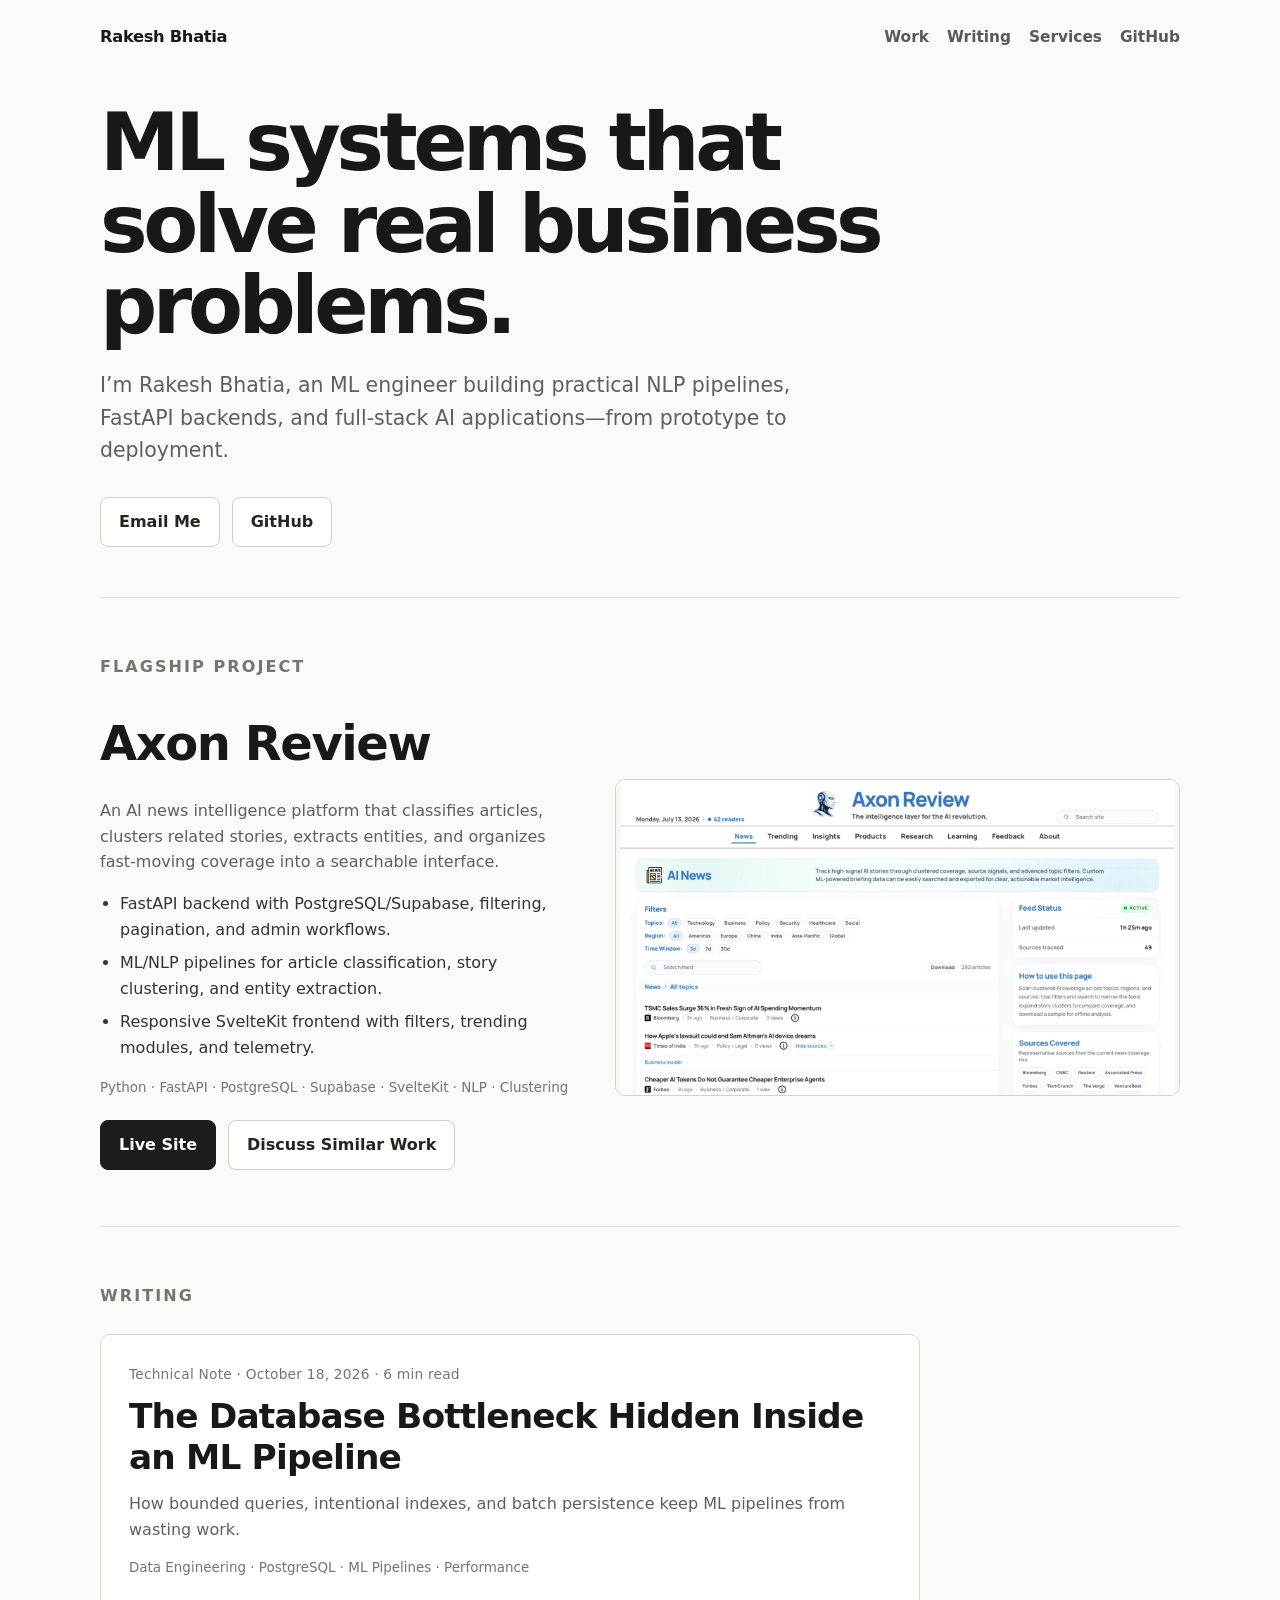
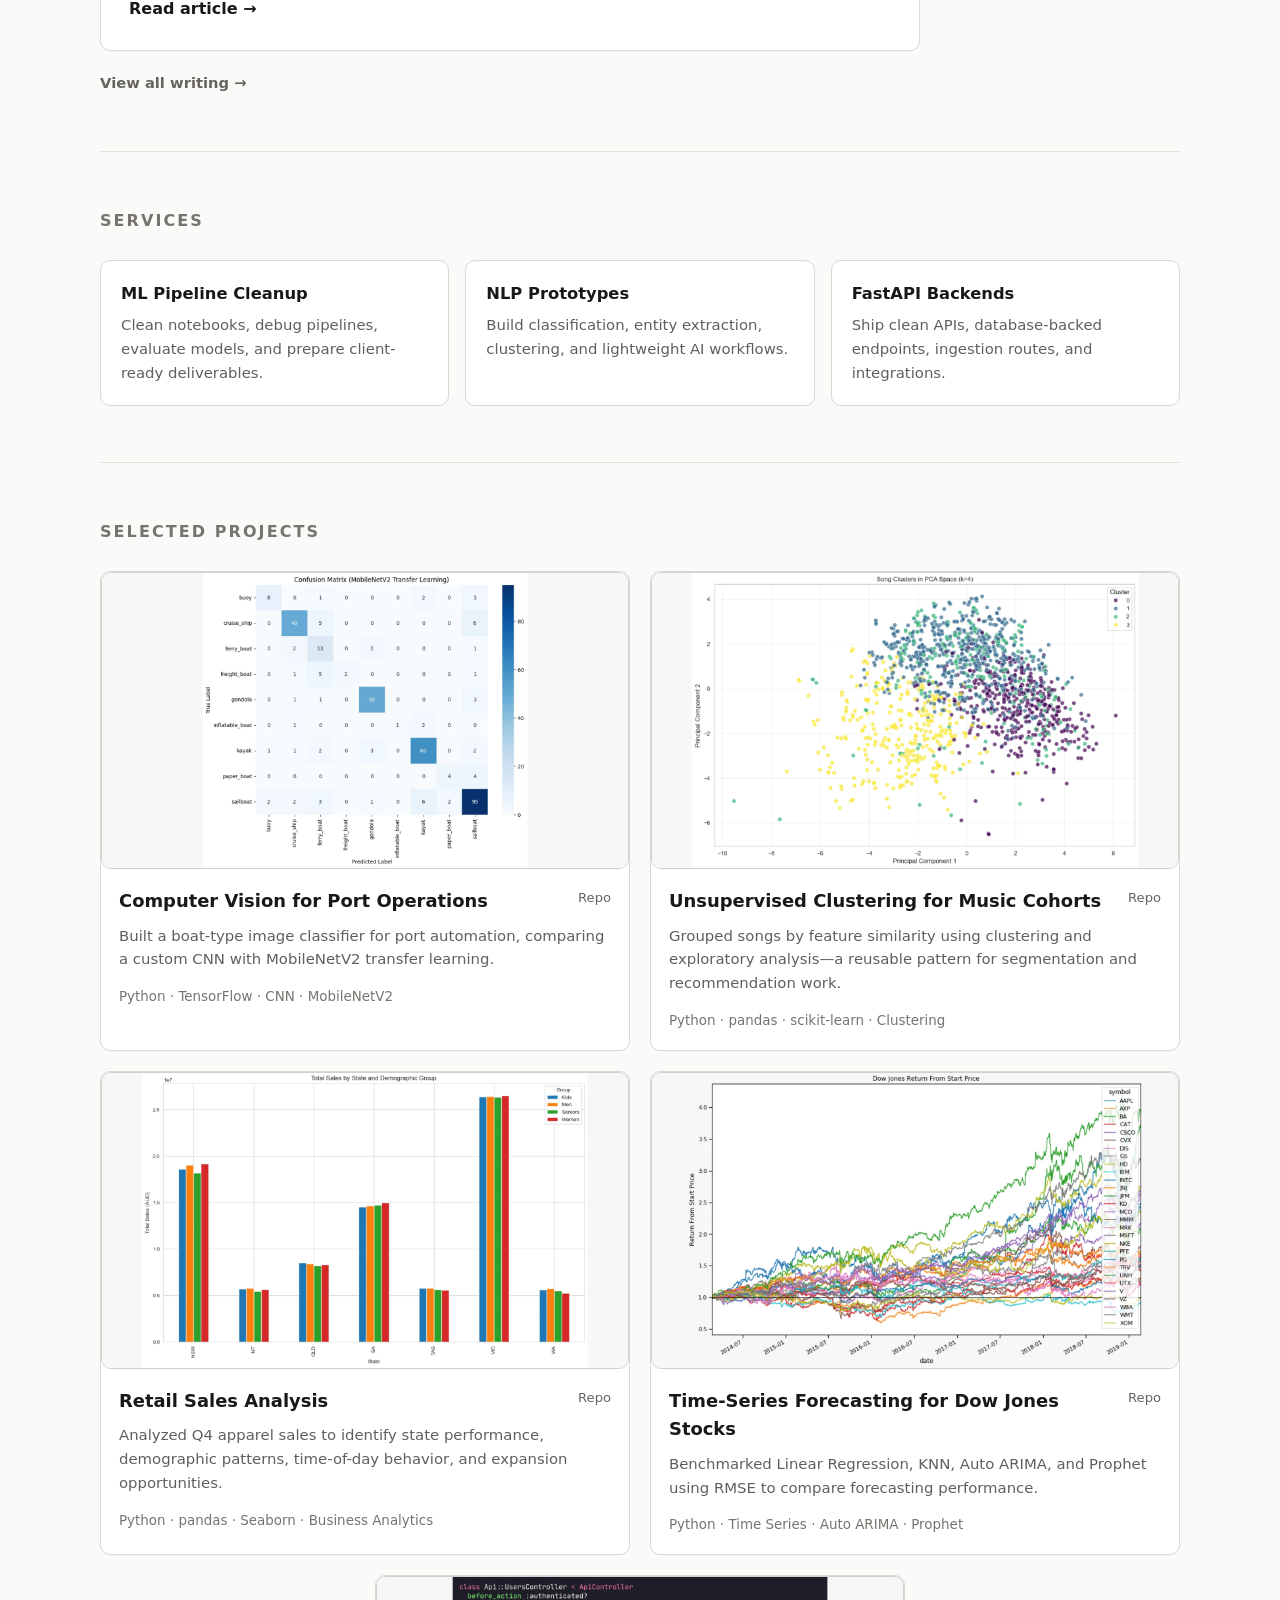
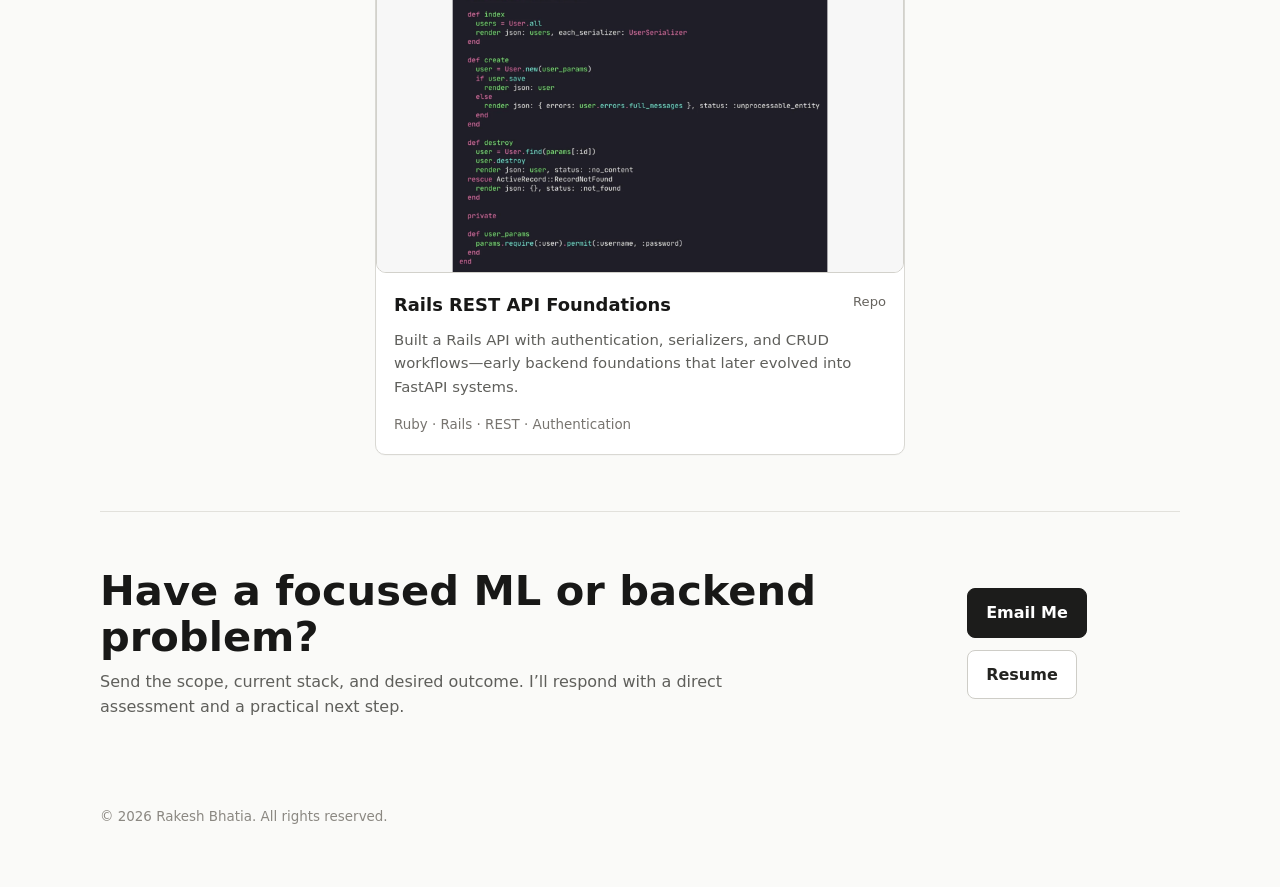
==== commit 8a695192: "feat: publish article on database bottlenecks in ML pipelines" ====
--- a/index.html
+++ b/index.html
@@ -900,28 +900,11 @@
           <h2 class="section-title">Writing</h2>
 
           <article class="writing-feature">
-            <div class="writing-meta">
-              Technical Note · October 13, 2026 · 6 min read
-            </div>
-
-            <h2>
-              <a href="writing/ai-assisted-coding-engineering-judgment/">
-                AI-Assisted Coding Doesn’t Eliminate the Need for Engineering Judgment
-              </a>
-            </h2>
-
-            <p>
-              Generating code is easy. Owning the architecture, verification,
-              and complexity of an evolving system still takes judgment.
-            </p>
-
-            <div class="stack">
-              Software Engineering · AI Coding Agents · Architecture · Code Quality
-            </div>
-
-            <a class="writing-link" href="writing/ai-assisted-coding-engineering-judgment/">
-              Read article →
-            </a>
+            <div class="writing-meta">Technical Note · October 18, 2026 · 6 min read</div>
+            <h2><a href="writing/the-database-bottleneck-hidden-inside-an-ml-pipeline/">The Database Bottleneck Hidden Inside an ML Pipeline</a></h2>
+            <p>How bounded queries, intentional indexes, and batch persistence keep ML pipelines from wasting work.</p>
+            <div class="stack">Data Engineering · PostgreSQL · ML Pipelines · Performance</div>
+            <a class="writing-link" href="writing/the-database-bottleneck-hidden-inside-an-ml-pipeline/">Read article →</a>
           </article>
 
           <a class="writing-index-link" href="writing/">
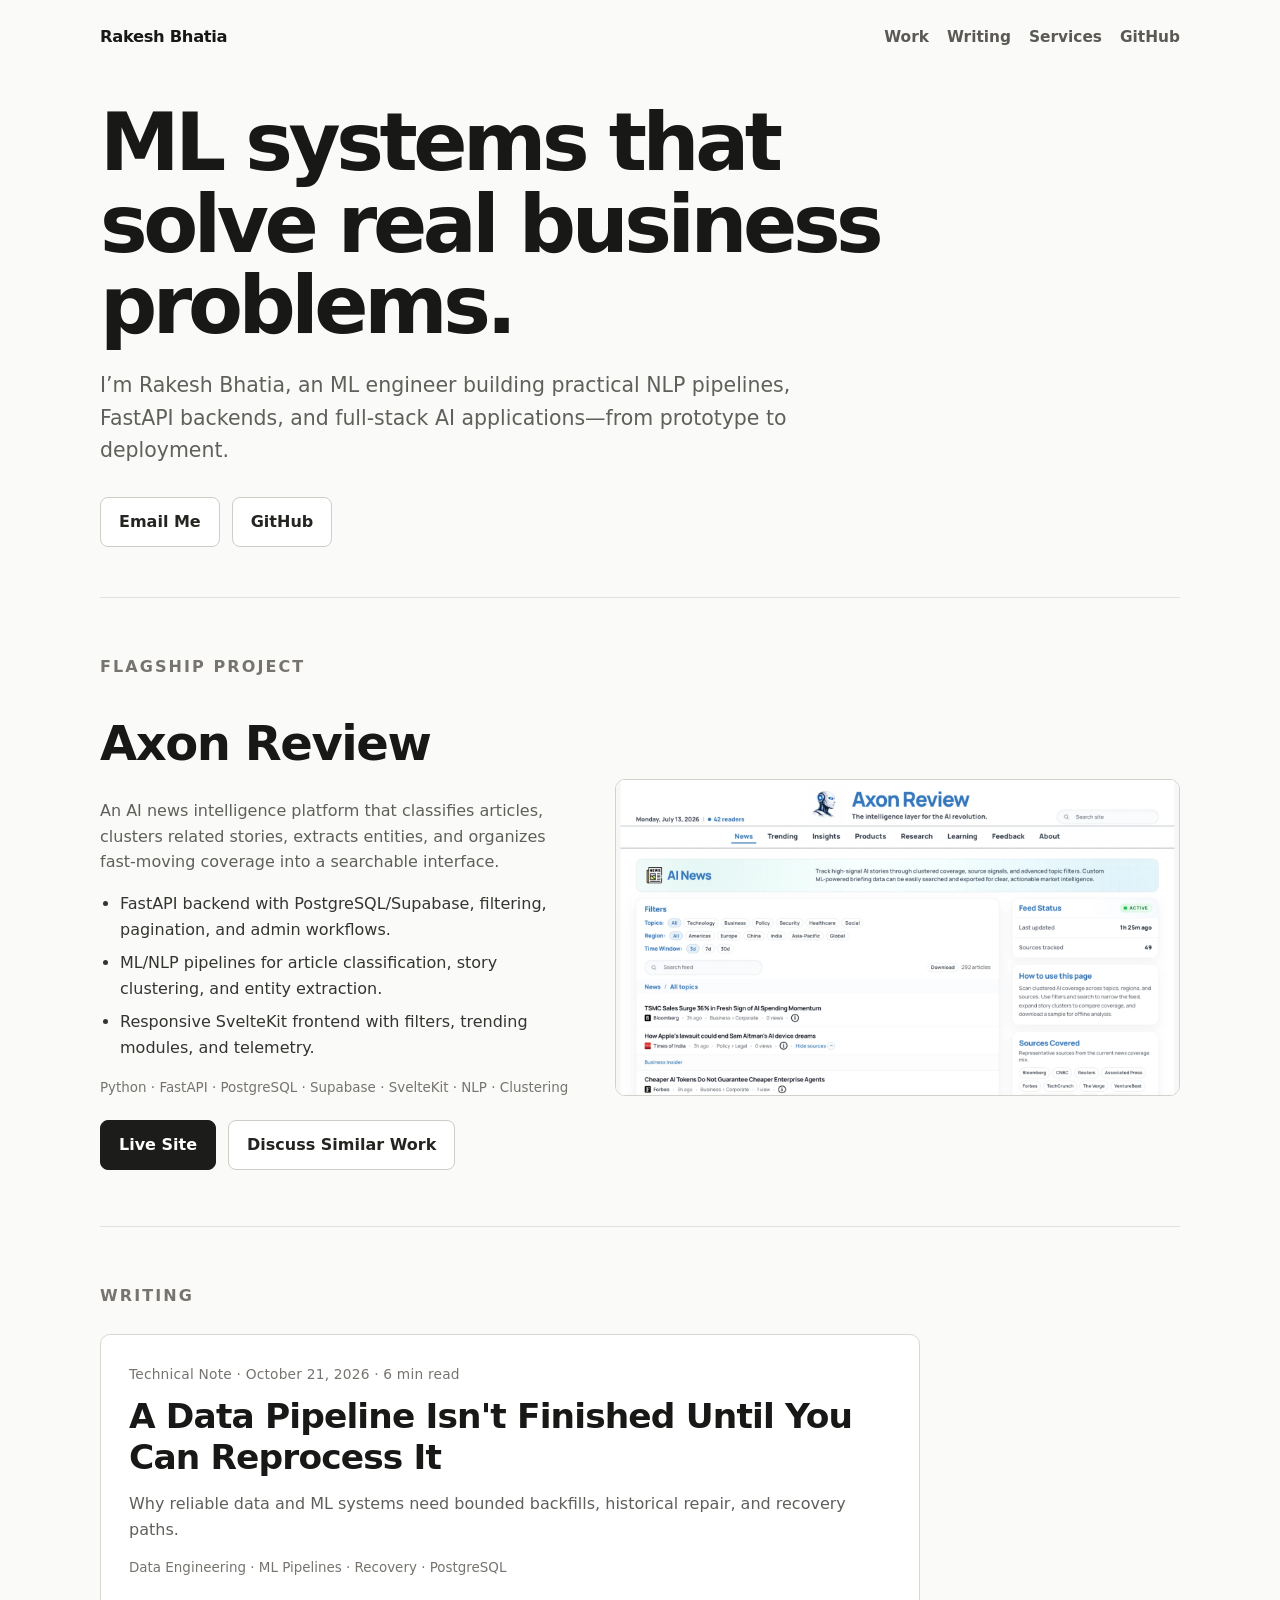
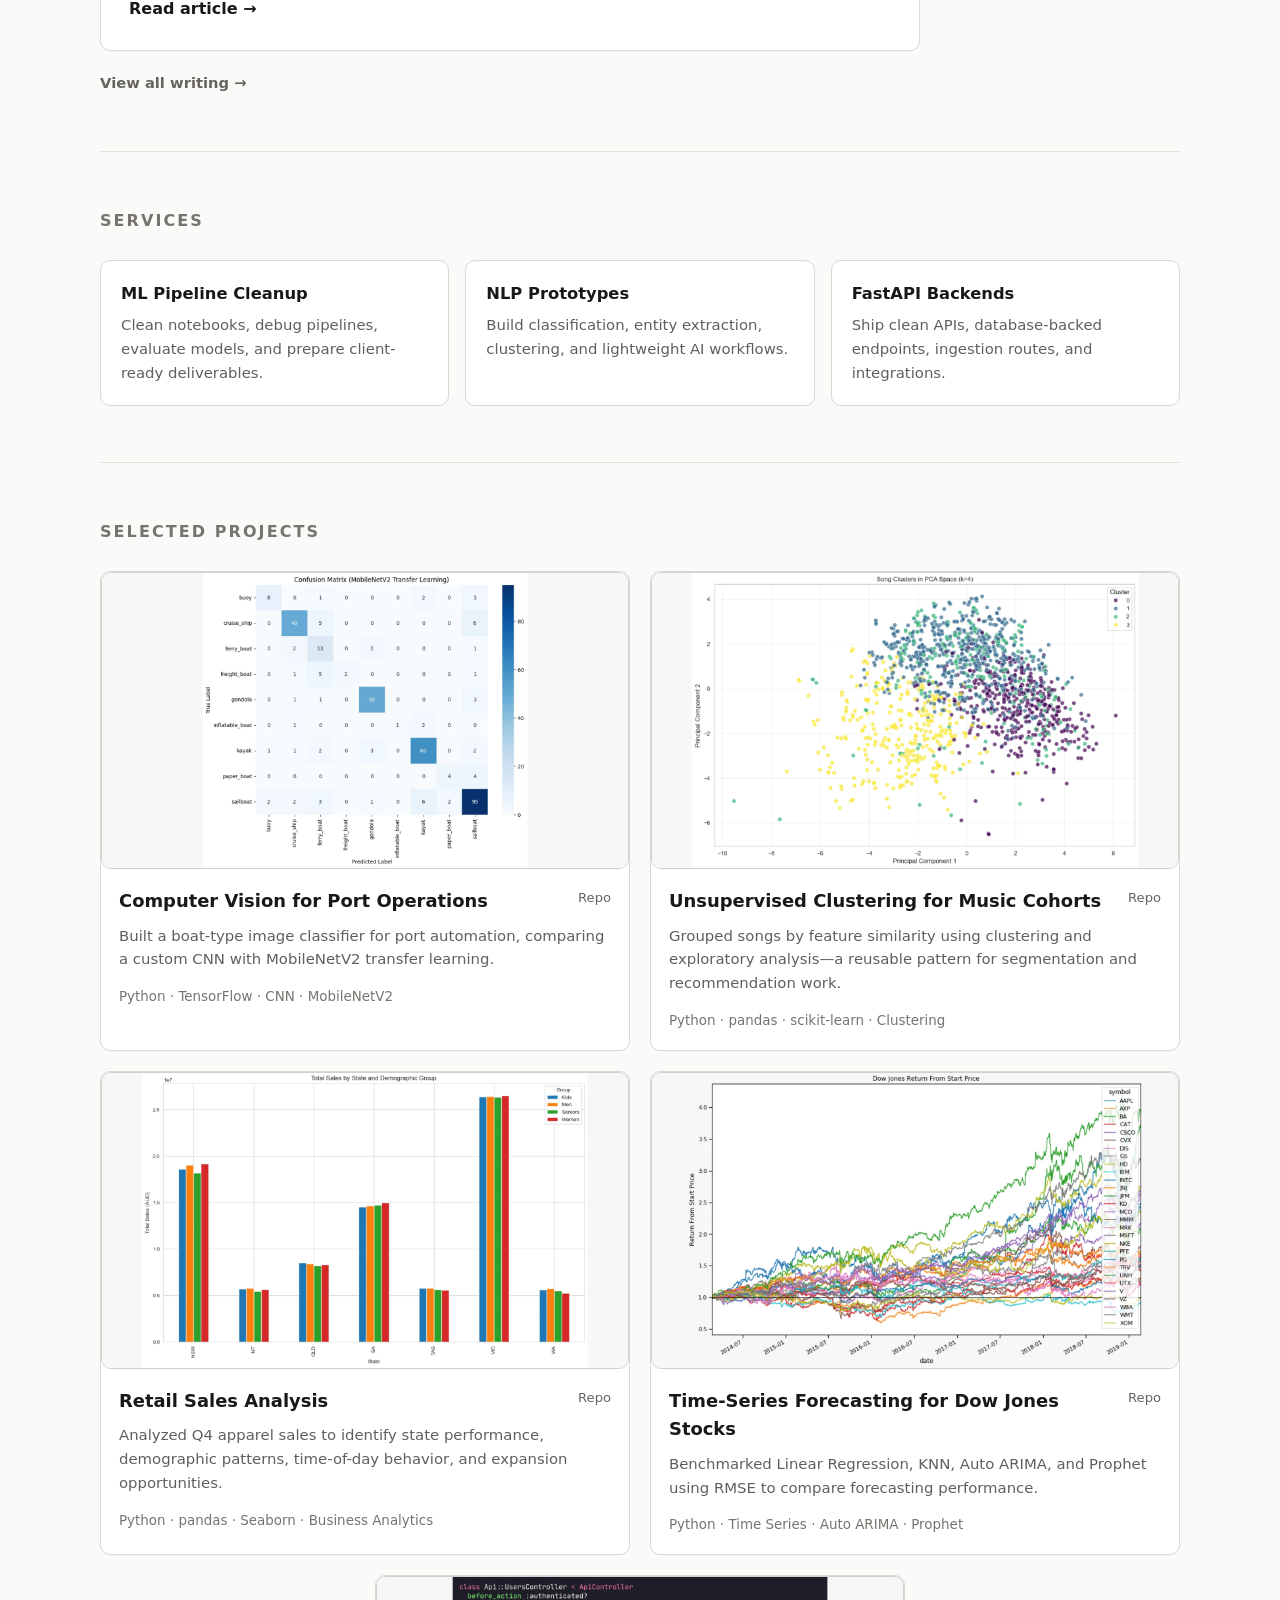
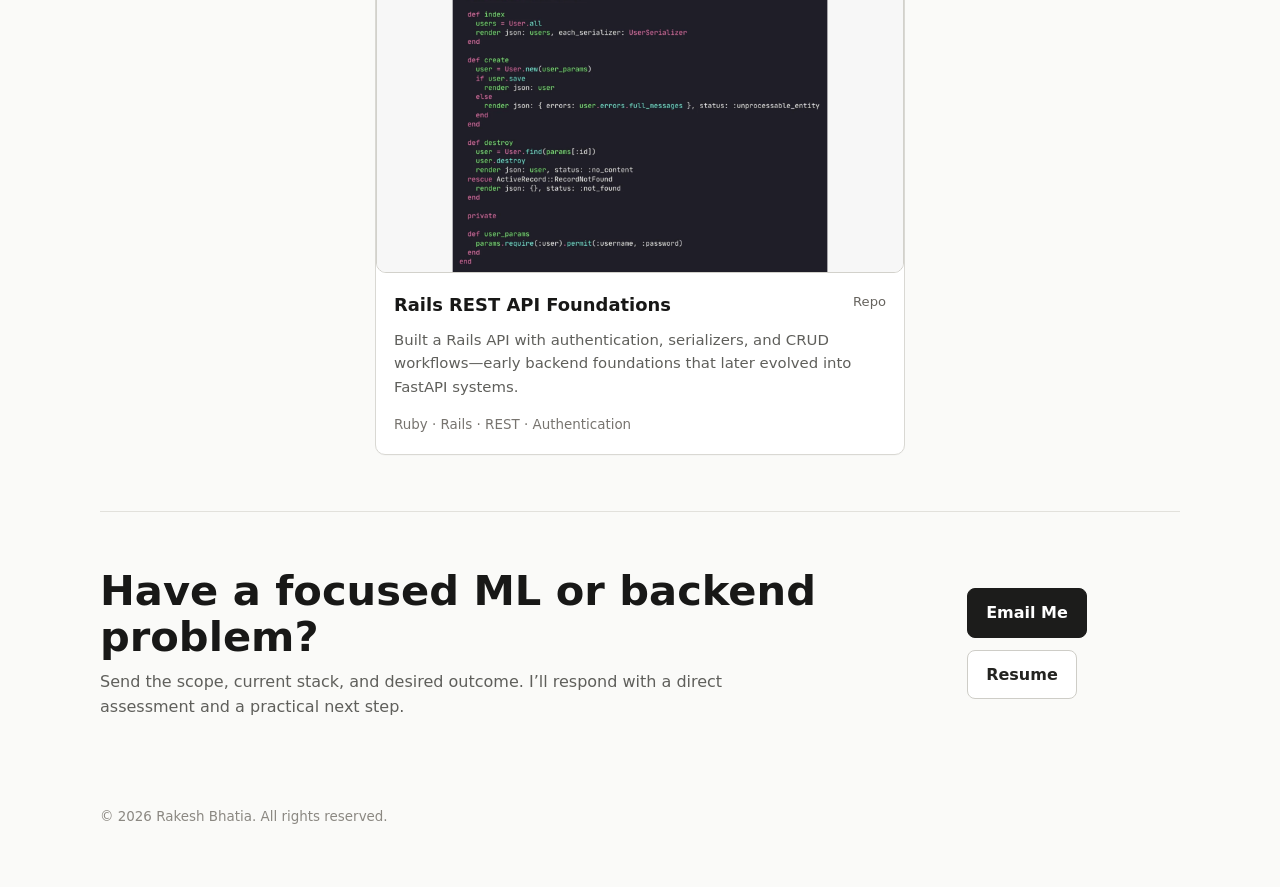
==== commit 968faeac: "feat: publish article on safe data pipeline reprocessing" ====
--- a/index.html
+++ b/index.html
@@ -900,11 +900,11 @@
           <h2 class="section-title">Writing</h2>
 
           <article class="writing-feature">
-            <div class="writing-meta">Technical Note · October 18, 2026 · 6 min read</div>
-            <h2><a href="writing/the-database-bottleneck-hidden-inside-an-ml-pipeline/">The Database Bottleneck Hidden Inside an ML Pipeline</a></h2>
-            <p>How bounded queries, intentional indexes, and batch persistence keep ML pipelines from wasting work.</p>
-            <div class="stack">Data Engineering · PostgreSQL · ML Pipelines · Performance</div>
-            <a class="writing-link" href="writing/the-database-bottleneck-hidden-inside-an-ml-pipeline/">Read article →</a>
+            <div class="writing-meta">Technical Note · October 21, 2026 · 6 min read</div>
+            <h2><a href="writing/a-data-pipeline-isnt-finished-until-you-can-reprocess-it/">A Data Pipeline Isn't Finished Until You Can Reprocess It</a></h2>
+            <p>Why reliable data and ML systems need bounded backfills, historical repair, and recovery paths.</p>
+            <div class="stack">Data Engineering · ML Pipelines · Recovery · PostgreSQL</div>
+            <a class="writing-link" href="writing/a-data-pipeline-isnt-finished-until-you-can-reprocess-it/">Read article →</a>
           </article>
 
           <a class="writing-index-link" href="writing/">
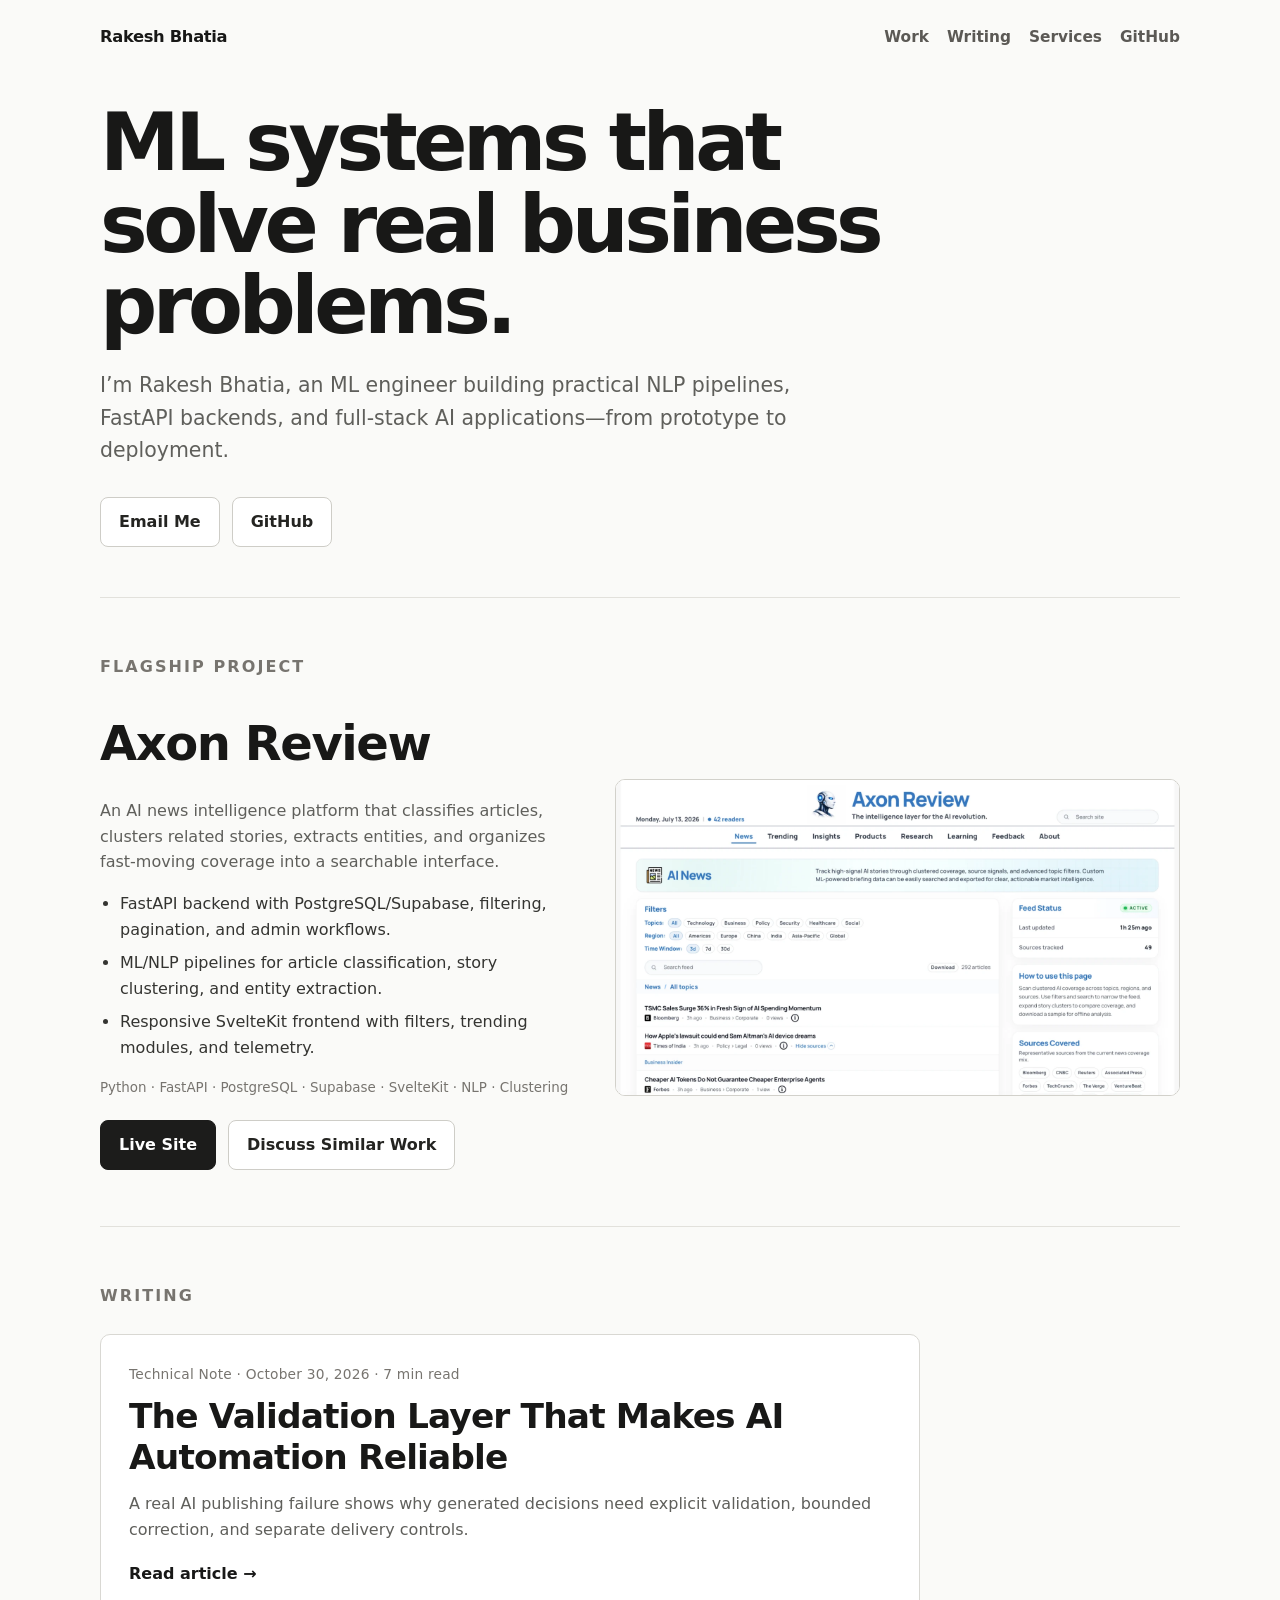
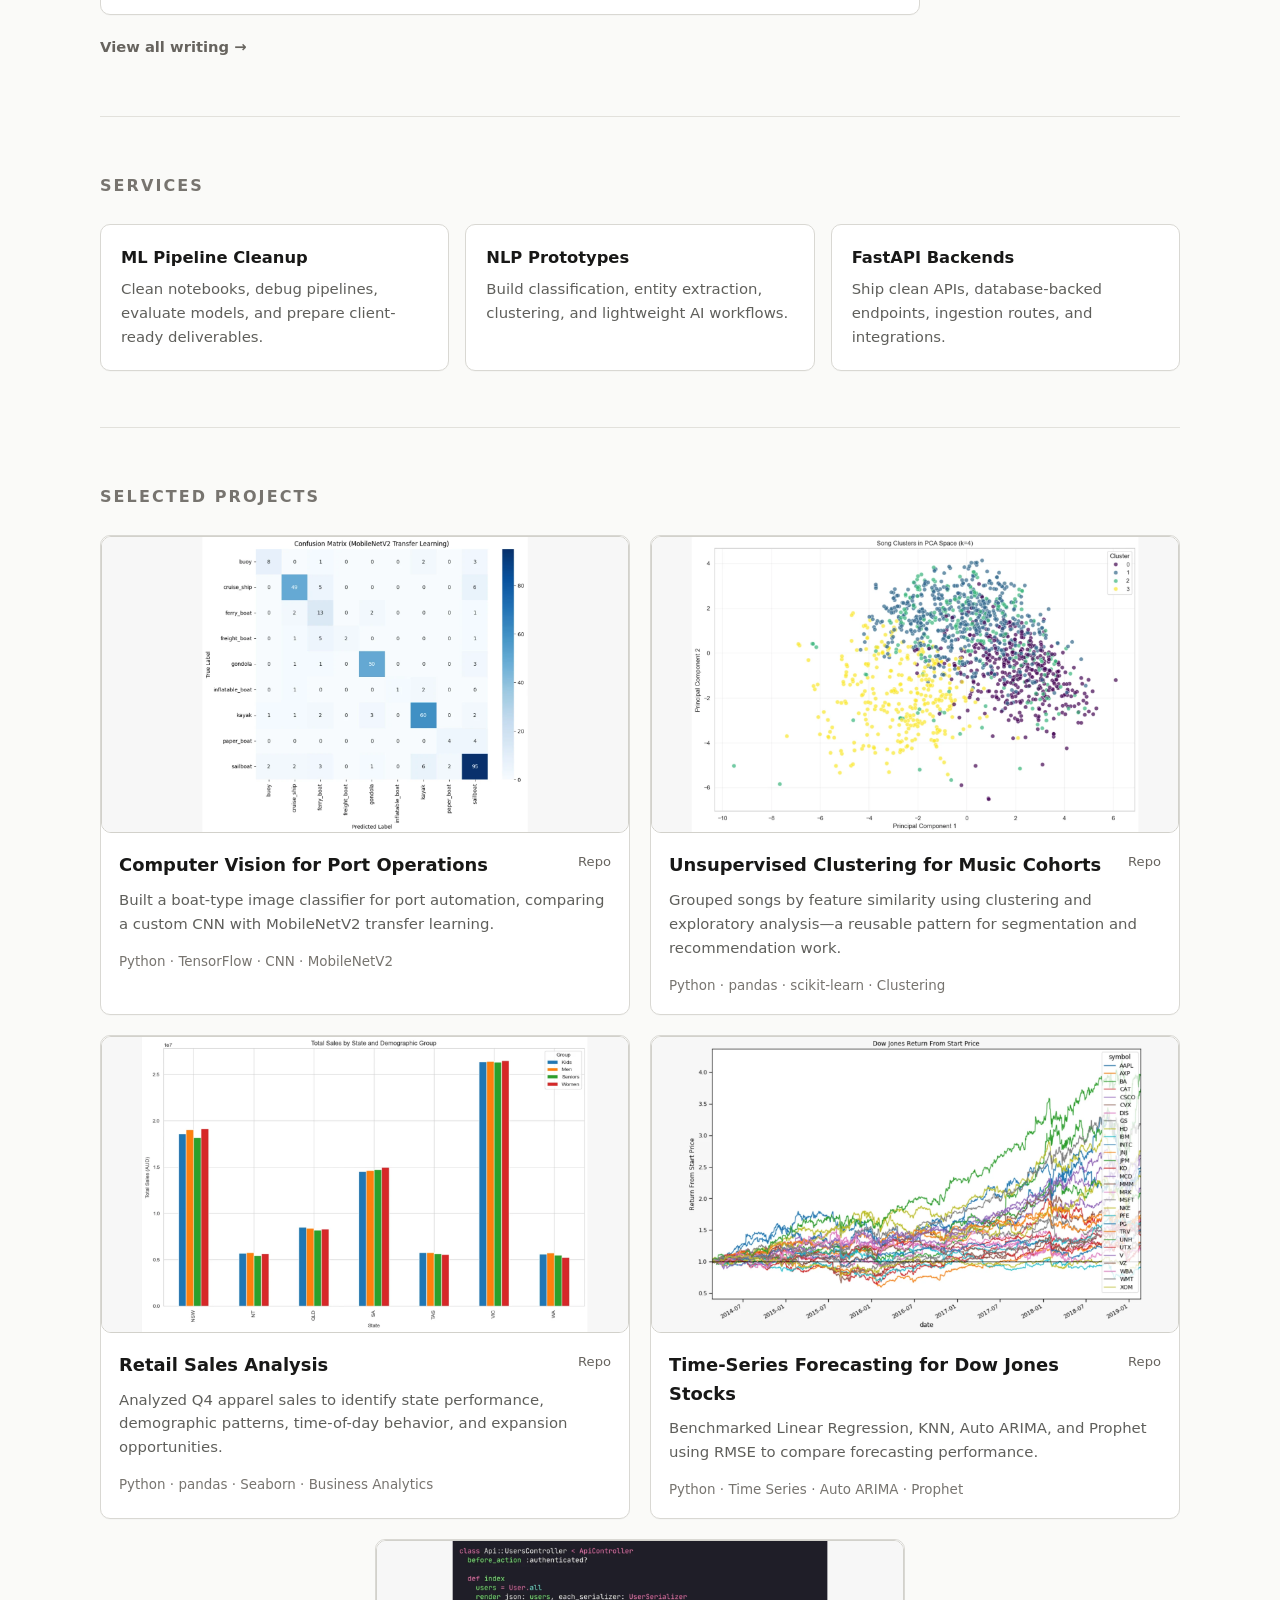
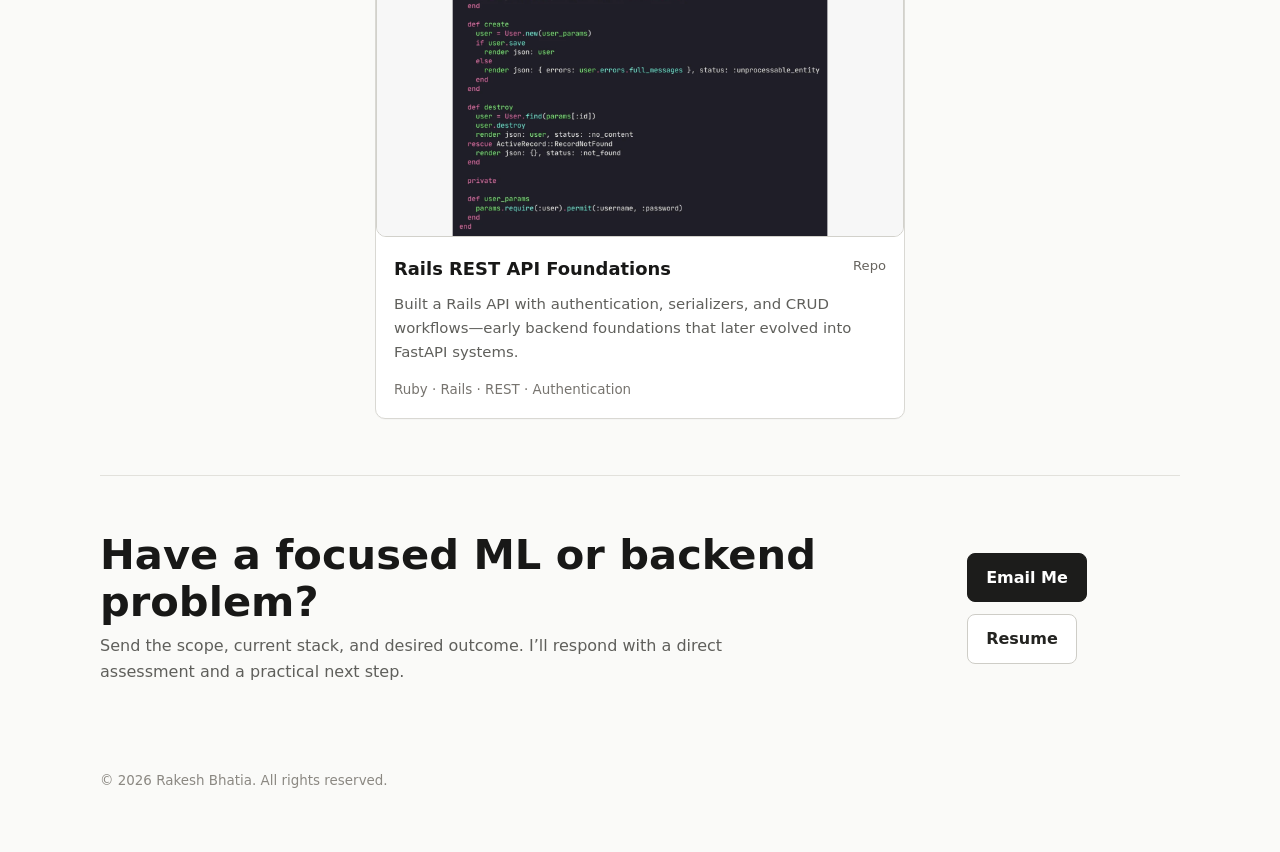
==== commit 52eb3e84: "feat(portfolio): publish Article 8 on AI validation" ====
--- a/index.html
+++ b/index.html
@@ -900,12 +900,11 @@
           <h2 class="section-title">Writing</h2>
 
           <article class="writing-feature">
-            <div class="writing-meta">Technical Note · October 21, 2026 · 6 min read</div>
-            <h2><a href="writing/a-data-pipeline-isnt-finished-until-you-can-reprocess-it/">A Data Pipeline Isn't Finished Until You Can Reprocess It</a></h2>
-            <p>Why reliable data and ML systems need bounded backfills, historical repair, and recovery paths.</p>
-            <div class="stack">Data Engineering · ML Pipelines · Recovery · PostgreSQL</div>
-            <a class="writing-link" href="writing/a-data-pipeline-isnt-finished-until-you-can-reprocess-it/">Read article →</a>
-          </article>
+          <div class="writing-meta">Technical Note · October 30, 2026 · 7 min read</div>
+          <h2><a href="/writing/the-validation-layer-that-makes-ai-automation-reliable/">The Validation Layer That Makes AI Automation Reliable</a></h2>
+          <p>A real AI publishing failure shows why generated decisions need explicit validation, bounded correction, and separate delivery controls.</p>
+          <a class="writing-link" href="/writing/the-validation-layer-that-makes-ai-automation-reliable/">Read article →</a>
+        </article>
 
           <a class="writing-index-link" href="writing/">
             View all writing →
